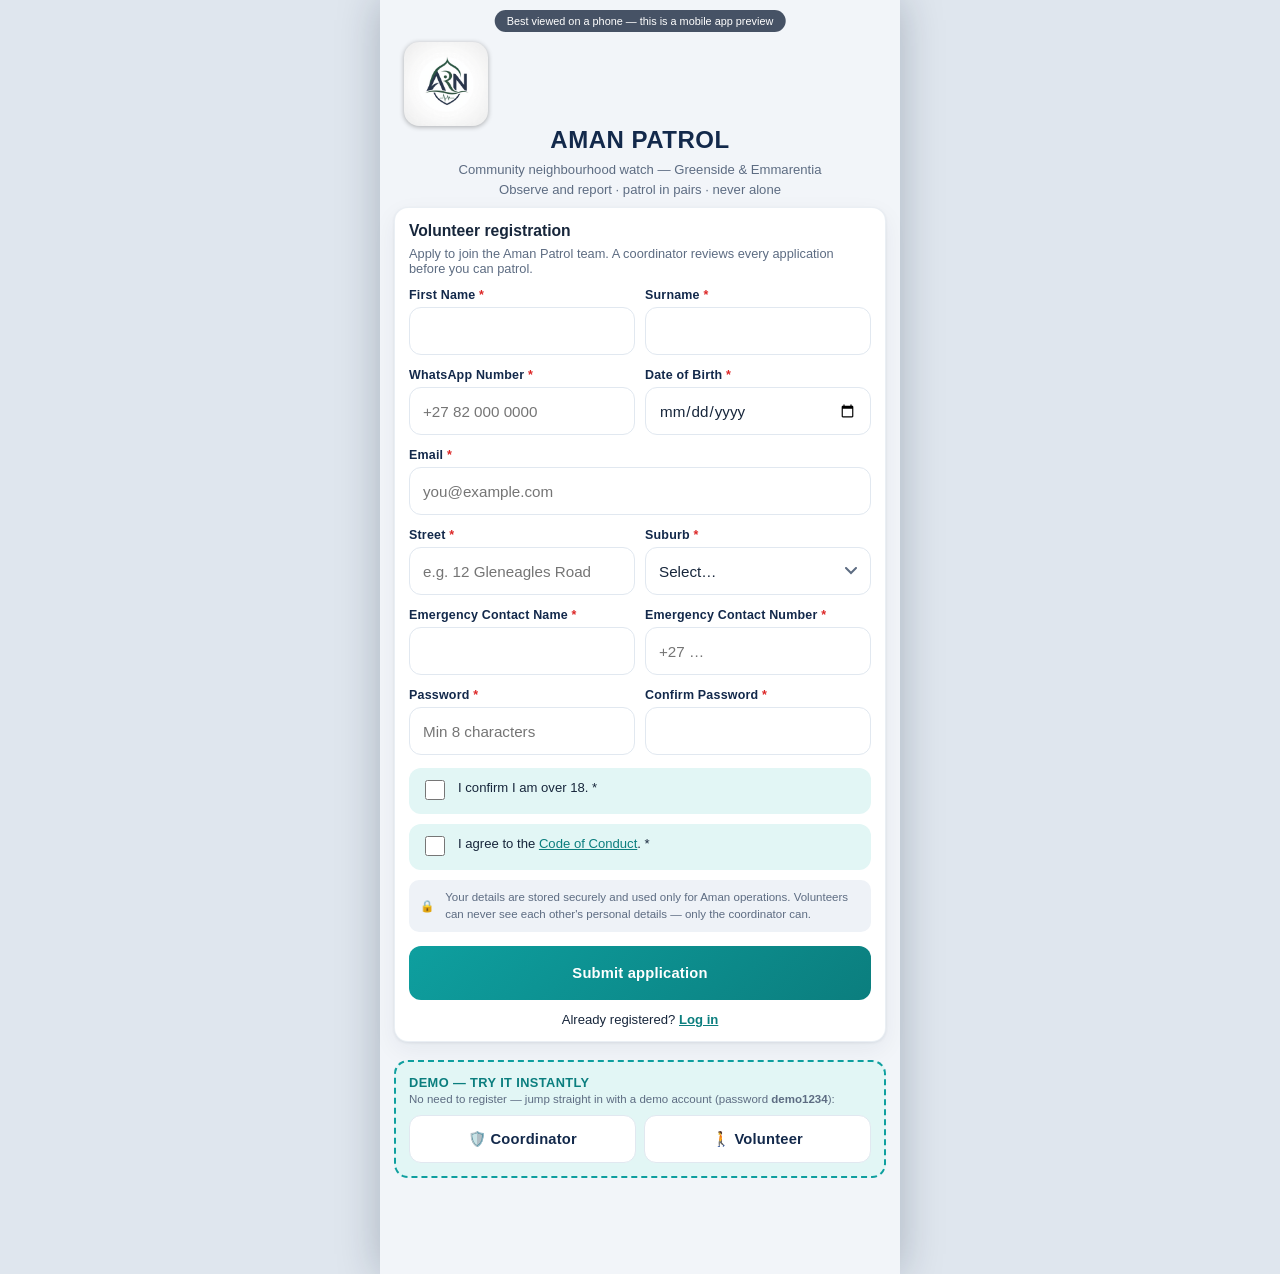
==== multi-file.html @ 1c7104bc "Make the site live: single-file app as index.html + organized folders - index.html is now the comple" ====
<!DOCTYPE html>
<html lang="en">
<head>
  <meta charset="utf-8">
  <meta name="viewport" content="width=device-width, initial-scale=1, viewport-fit=cover, maximum-scale=1">
  <title>Aman Patrol — Greenside &amp; Emmarentia</title>
  <meta name="description" content="Aman Patrol — community neighbourhood watch operations app for Greenside and Emmarentia, Johannesburg. Observe and report.">
  <meta name="theme-color" content="#0c1b33">
  <link rel="icon" type="image/png" href="[data-uri]">
  <link rel="apple-touch-icon" href="[data-uri]">
  <link rel="stylesheet" href="css/leaflet.css">
  <link rel="stylesheet" href="css/styles.css">
</head>
<body>
  <div id="app">
    <header id="app-header" class="app-header hidden">
      <div class="brand">
        <span id="logo-slot" aria-hidden="true"></span>
        <div class="titles">
          <div class="t1">AMAN PATROL</div>
          <div class="t2">Greenside · Emmarentia</div>
        </div>
      </div>
      <a href="#/notifications" class="bell" id="bell-btn" aria-label="Notifications">
        <span id="bell-icon"></span>
        <span class="badge hidden" id="bell-badge">0</span>
      </a>
    </header>
    <div id="demo-banner" class="demo-banner hidden">
      Demo mode — sample data, stored on this device only. Not yet connected to Supabase.
    </div>
    <main id="screen" class="screen"></main>
    <nav id="bottom-nav" class="bottom-nav hidden">
      <a href="#/dashboard" data-nav="dashboard" id="nav-dashboard">Home</a>
      <a href="#/roster" data-nav="roster" id="nav-roster">Roster</a>
      <div class="fab-slot">
        <button class="fab" id="fab-incident" aria-label="Log an incident"></button>
      </div>
      <a href="#/map" data-nav="map" id="nav-map">Map</a>
      <a href="#/more" data-nav="more" id="nav-more">More</a>
    </nav>
  </div>
  <div id="modal-root"></div>
  <div id="toast-root"></div>
  <noscript>
    <div style="padding:40px;text-align:center;font-family:sans-serif;">
      <h2>Aman Patrol needs JavaScript</h2>
      <p>Please enable JavaScript in your browser.</p>
    </div>
  </noscript>
  <script src="js/lib/leaflet.js"></script>
  <script src="js/data.js"></script>
  <script src="js/store.js"></script>
  <script src="js/weather.js"></script>
  <script src="js/map.js"></script>
  <script src="js/incident.js"></script>
  <script src="js/admin.js"></script>
  <script src="js/app.js"></script>
</body>
</html>
---- css/leaflet.css ----
/* required styles */

.leaflet-pane,
.leaflet-tile,
.leaflet-marker-icon,
.leaflet-marker-shadow,
.leaflet-tile-container,
.leaflet-pane > svg,
.leaflet-pane > canvas,
.leaflet-zoom-box,
.leaflet-image-layer,
.leaflet-layer {
	position: absolute;
	left: 0;
	top: 0;
	}
.leaflet-container {
	overflow: hidden;
	}
.leaflet-tile,
.leaflet-marker-icon,
.leaflet-marker-shadow {
	-webkit-user-select: none;
	   -moz-user-select: none;
	        user-select: none;
	  -webkit-user-drag: none;
	}
/* Prevents IE11 from highlighting tiles in blue */
.leaflet-tile::selection {
	background: transparent;
}
/* Safari renders non-retina tile on retina better with this, but Chrome is worse */
.leaflet-safari .leaflet-tile {
	image-rendering: -webkit-optimize-contrast;
	}
/* hack that prevents hw layers "stretching" when loading new tiles */
.leaflet-safari .leaflet-tile-container {
	width: 1600px;
	height: 1600px;
	-webkit-transform-origin: 0 0;
	}
.leaflet-marker-icon,
.leaflet-marker-shadow {
	display: block;
	}
/* .leaflet-container svg: reset svg max-width decleration shipped in Joomla! (joomla.org) 3.x */
/* .leaflet-container img: map is broken in FF if you have max-width: 100% on tiles */
.leaflet-container .leaflet-overlay-pane svg {
	max-width: none !important;
	max-height: none !important;
	}
.leaflet-container .leaflet-marker-pane img,
.leaflet-container .leaflet-shadow-pane img,
.leaflet-container .leaflet-tile-pane img,
.leaflet-container img.leaflet-image-layer,
.leaflet-container .leaflet-tile {
	max-width: none !important;
	max-height: none !important;
	width: auto;
	padding: 0;
	}

.leaflet-container img.leaflet-tile {
	/* See: https://bugs.chromium.org/p/chromium/issues/detail?id=600120 */
	mix-blend-mode: plus-lighter;
}

.leaflet-container.leaflet-touch-zoom {
	-ms-touch-action: pan-x pan-y;
	touch-action: pan-x pan-y;
	}
.leaflet-container.leaflet-touch-drag {
	-ms-touch-action: pinch-zoom;
	/* Fallback for FF which doesn't support pinch-zoom */
	touch-action: none;
	touch-action: pinch-zoom;
}
.leaflet-container.leaflet-touch-drag.leaflet-touch-zoom {
	-ms-touch-action: none;
	touch-action: none;
}
.leaflet-container {
	-webkit-tap-highlight-color: transparent;
}
.leaflet-container a {
	-webkit-tap-highlight-color: rgba(51, 181, 229, 0.4);
}
.leaflet-tile {
	filter: inherit;
	visibility: hidden;
	}
.leaflet-tile-loaded {
	visibility: inherit;
	}
.leaflet-zoom-box {
	width: 0;
	height: 0;
	-moz-box-sizing: border-box;
	     box-sizing: border-box;
	z-index: 800;
	}
/* workaround for https://bugzilla.mozilla.org/show_bug.cgi?id=888319 */
.leaflet-overlay-pane svg {
	-moz-user-select: none;
	}

.leaflet-pane         { z-index: 400; }

.leaflet-tile-pane    { z-index: 200; }
.leaflet-overlay-pane { z-index: 400; }
.leaflet-shadow-pane  { z-index: 500; }
.leaflet-marker-pane  { z-index: 600; }
.leaflet-tooltip-pane   { z-index: 650; }
.leaflet-popup-pane   { z-index: 700; }

.leaflet-map-pane canvas { z-index: 100; }
.leaflet-map-pane svg    { z-index: 200; }

.leaflet-vml-shape {
	width: 1px;
	height: 1px;
	}
.lvml {
	behavior: url(#default#VML);
	display: inline-block;
	position: absolute;
	}


/* control positioning */

.leaflet-control {
	position: relative;
	z-index: 800;
	pointer-events: visiblePainted; /* IE 9-10 doesn't have auto */
	pointer-events: auto;
	}
.leaflet-top,
.leaflet-bottom {
	position: absolute;
	z-index: 1000;
	pointer-events: none;
	}
.leaflet-top {
	top: 0;
	}
.leaflet-right {
	right: 0;
	}
.leaflet-bottom {
	bottom: 0;
	}
.leaflet-left {
	left: 0;
	}
.leaflet-control {
	float: left;
	clear: both;
	}
.leaflet-right .leaflet-control {
	float: right;
	}
.leaflet-top .leaflet-control {
	margin-top: 10px;
	}
.leaflet-bottom .leaflet-control {
	margin-bottom: 10px;
	}
.leaflet-left .leaflet-control {
	margin-left: 10px;
	}
.leaflet-right .leaflet-control {
	margin-right: 10px;
	}


/* zoom and fade animations */

.leaflet-fade-anim .leaflet-popup {
	opacity: 0;
	-webkit-transition: opacity 0.2s linear;
	   -moz-transition: opacity 0.2s linear;
	        transition: opacity 0.2s linear;
	}
.leaflet-fade-anim .leaflet-map-pane .leaflet-popup {
	opacity: 1;
	}
.leaflet-zoom-animated {
	-webkit-transform-origin: 0 0;
	    -ms-transform-origin: 0 0;
	        transform-origin: 0 0;
	}
svg.leaflet-zoom-animated {
	will-change: transform;
}

.leaflet-zoom-anim .leaflet-zoom-animated {
	-webkit-transition: -webkit-transform 0.25s cubic-bezier(0,0,0.25,1);
	   -moz-transition:    -moz-transform 0.25s cubic-bezier(0,0,0.25,1);
	        transition:         transform 0.25s cubic-bezier(0,0,0.25,1);
	}
.leaflet-zoom-anim .leaflet-tile,
.leaflet-pan-anim .leaflet-tile {
	-webkit-transition: none;
	   -moz-transition: none;
	        transition: none;
	}

.leaflet-zoom-anim .leaflet-zoom-hide {
	visibility: hidden;
	}


/* cursors */

.leaflet-interactive {
	cursor: pointer;
	}
.leaflet-grab {
	cursor: -webkit-grab;
	cursor:    -moz-grab;
	cursor:         grab;
	}
.leaflet-crosshair,
.leaflet-crosshair .leaflet-interactive {
	cursor: crosshair;
	}
.leaflet-popup-pane,
.leaflet-control {
	cursor: auto;
	}
.leaflet-dragging .leaflet-grab,
.leaflet-dragging .leaflet-grab .leaflet-interactive,
.leaflet-dragging .leaflet-marker-draggable {
	cursor: move;
	cursor: -webkit-grabbing;
	cursor:    -moz-grabbing;
	cursor:         grabbing;
	}

/* marker & overlays interactivity */
.leaflet-marker-icon,
.leaflet-marker-shadow,
.leaflet-image-layer,
.leaflet-pane > svg path,
.leaflet-tile-container {
	pointer-events: none;
	}

.leaflet-marker-icon.leaflet-interactive,
.leaflet-image-layer.leaflet-interactive,
.leaflet-pane > svg path.leaflet-interactive,
svg.leaflet-image-layer.leaflet-interactive path {
	pointer-events: visiblePainted; /* IE 9-10 doesn't have auto */
	pointer-events: auto;
	}

/* visual tweaks */

.leaflet-container {
	background: #ddd;
	outline-offset: 1px;
	}
.leaflet-container a {
	color: #0078A8;
	}
.leaflet-zoom-box {
	border: 2px dotted #38f;
	background: rgba(255,255,255,0.5);
	}


/* general typography */
.leaflet-container {
	font-family: "Helvetica Neue", Arial, Helvetica, sans-serif;
	font-size: 12px;
	font-size: 0.75rem;
	line-height: 1.5;
	}


/* general toolbar styles */

.leaflet-bar {
	box-shadow: 0 1px 5px rgba(0,0,0,0.65);
	border-radius: 4px;
	}
.leaflet-bar a {
	background-color: #fff;
	border-bottom: 1px solid #ccc;
	width: 26px;
	height: 26px;
	line-height: 26px;
	display: block;
	text-align: center;
	text-decoration: none;
	color: black;
	}
.leaflet-bar a,
.leaflet-control-layers-toggle {
	background-position: 50% 50%;
	background-repeat: no-repeat;
	display: block;
	}
.leaflet-bar a:hover,
.leaflet-bar a:focus {
	background-color: #f4f4f4;
	}
.leaflet-bar a:first-child {
	border-top-left-radius: 4px;
	border-top-right-radius: 4px;
	}
.leaflet-bar a:last-child {
	border-bottom-left-radius: 4px;
	border-bottom-right-radius: 4px;
	border-bottom: none;
	}
.leaflet-bar a.leaflet-disabled {
	cursor: default;
	background-color: #f4f4f4;
	color: #bbb;
	}

.leaflet-touch .leaflet-bar a {
	width: 30px;
	height: 30px;
	line-height: 30px;
	}
.leaflet-touch .leaflet-bar a:first-child {
	border-top-left-radius: 2px;
	border-top-right-radius: 2px;
	}
.leaflet-touch .leaflet-bar a:last-child {
	border-bottom-left-radius: 2px;
	border-bottom-right-radius: 2px;
	}

/* zoom control */

.leaflet-control-zoom-in,
.leaflet-control-zoom-out {
	font: bold 18px 'Lucida Console', Monaco, monospace;
	text-indent: 1px;
	}

.leaflet-touch .leaflet-control-zoom-in, .leaflet-touch .leaflet-control-zoom-out  {
	font-size: 22px;
	}


/* layers control */

.leaflet-control-layers {
	box-shadow: 0 1px 5px rgba(0,0,0,0.4);
	background: #fff;
	border-radius: 5px;
	}
.leaflet-control-layers-toggle {
	background-image: url(images/layers.png);
	width: 36px;
	height: 36px;
	}
.leaflet-retina .leaflet-control-layers-toggle {
	background-image: url(images/layers-2x.png);
	background-size: 26px 26px;
	}
.leaflet-touch .leaflet-control-layers-toggle {
	width: 44px;
	height: 44px;
	}
.leaflet-control-layers .leaflet-control-layers-list,
.leaflet-control-layers-expanded .leaflet-control-layers-toggle {
	display: none;
	}
.leaflet-control-layers-expanded .leaflet-control-layers-list {
	display: block;
	position: relative;
	}
.leaflet-control-layers-expanded {
	padding: 6px 10px 6px 6px;
	color: #333;
	background: #fff;
	}
.leaflet-control-layers-scrollbar {
	overflow-y: scroll;
	overflow-x: hidden;
	padding-right: 5px;
	}
.leaflet-control-layers-selector {
	margin-top: 2px;
	position: relative;
	top: 1px;
	}
.leaflet-control-layers label {
	display: block;
	font-size: 13px;
	font-size: 1.08333em;
	}
.leaflet-control-layers-separator {
	height: 0;
	border-top: 1px solid #ddd;
	margin: 5px -10px 5px -6px;
	}

/* Default icon URLs */
.leaflet-default-icon-path { /* used only in path-guessing heuristic, see L.Icon.Default */
	background-image: url(images/marker-icon.png);
	}


/* attribution and scale controls */

.leaflet-container .leaflet-control-attribution {
	background: #fff;
	background: rgba(255, 255, 255, 0.8);
	margin: 0;
	}
.leaflet-control-attribution,
.leaflet-control-scale-line {
	padding: 0 5px;
	color: #333;
	line-height: 1.4;
	}
.leaflet-control-attribution a {
	text-decoration: none;
	}
.leaflet-control-attribution a:hover,
.leaflet-control-attribution a:focus {
	text-decoration: underline;
	}
.leaflet-attribution-flag {
	display: inline !important;
	vertical-align: baseline !important;
	width: 1em;
	height: 0.6669em;
	}
.leaflet-left .leaflet-control-scale {
	margin-left: 5px;
	}
.leaflet-bottom .leaflet-control-scale {
	margin-bottom: 5px;
	}
.leaflet-control-scale-line {
	border: 2px solid #777;
	border-top: none;
	line-height: 1.1;
	padding: 2px 5px 1px;
	white-space: nowrap;
	-moz-box-sizing: border-box;
	     box-sizing: border-box;
	background: rgba(255, 255, 255, 0.8);
	text-shadow: 1px 1px #fff;
	}
.leaflet-control-scale-line:not(:first-child) {
	border-top: 2px solid #777;
	border-bottom: none;
	margin-top: -2px;
	}
.leaflet-control-scale-line:not(:first-child):not(:last-child) {
	border-bottom: 2px solid #777;
	}

.leaflet-touch .leaflet-control-attribution,
.leaflet-touch .leaflet-control-layers,
.leaflet-touch .leaflet-bar {
	box-shadow: none;
	}
.leaflet-touch .leaflet-control-layers,
.leaflet-touch .leaflet-bar {
	border: 2px solid rgba(0,0,0,0.2);
	background-clip: padding-box;
	}


/* popup */

.leaflet-popup {
	position: absolute;
	text-align: center;
	margin-bottom: 20px;
	}
.leaflet-popup-content-wrapper {
	padding: 1px;
	text-align: left;
	border-radius: 12px;
	}
.leaflet-popup-content {
	margin: 13px 24px 13px 20px;
	line-height: 1.3;
	font-size: 13px;
	font-size: 1.08333em;
	min-height: 1px;
	}
.leaflet-popup-content p {
	margin: 17px 0;
	margin: 1.3em 0;
	}
.leaflet-popup-tip-container {
	width: 40px;
	height: 20px;
	position: absolute;
	left: 50%;
	margin-top: -1px;
	margin-left: -20px;
	overflow: hidden;
	pointer-events: none;
	}
.leaflet-popup-tip {
	width: 17px;
	height: 17px;
	padding: 1px;

	margin: -10px auto 0;
	pointer-events: auto;

	-webkit-transform: rotate(45deg);
	   -moz-transform: rotate(45deg);
	    -ms-transform: rotate(45deg);
	        transform: rotate(45deg);
	}
.leaflet-popup-content-wrapper,
.leaflet-popup-tip {
	background: white;
	color: #333;
	box-shadow: 0 3px 14px rgba(0,0,0,0.4);
	}
.leaflet-container a.leaflet-popup-close-button {
	position: absolute;
	top: 0;
	right: 0;
	border: none;
	text-align: center;
	width: 24px;
	height: 24px;
	font: 16px/24px Tahoma, Verdana, sans-serif;
	color: #757575;
	text-decoration: none;
	background: transparent;
	}
.leaflet-container a.leaflet-popup-close-button:hover,
.leaflet-container a.leaflet-popup-close-button:focus {
	color: #585858;
	}
.leaflet-popup-scrolled {
	overflow: auto;
	}

.leaflet-oldie .leaflet-popup-content-wrapper {
	-ms-zoom: 1;
	}
.leaflet-oldie .leaflet-popup-tip {
	width: 24px;
	margin: 0 auto;

	-ms-filter: "progid:DXImageTransform.Microsoft.Matrix(M11=0.70710678, M12=0.70710678, M21=-0.70710678, M22=0.70710678)";
	filter: progid:DXImageTransform.Microsoft.Matrix(M11=0.70710678, M12=0.70710678, M21=-0.70710678, M22=0.70710678);
	}

.leaflet-oldie .leaflet-control-zoom,
.leaflet-oldie .leaflet-control-layers,
.leaflet-oldie .leaflet-popup-content-wrapper,
.leaflet-oldie .leaflet-popup-tip {
	border: 1px solid #999;
	}


/* div icon */

.leaflet-div-icon {
	background: #fff;
	border: 1px solid #666;
	}


/* Tooltip */
/* Base styles for the element that has a tooltip */
.leaflet-tooltip {
	position: absolute;
	padding: 6px;
	background-color: #fff;
	border: 1px solid #fff;
	border-radius: 3px;
	color: #222;
	white-space: nowrap;
	-webkit-user-select: none;
	-moz-user-select: none;
	-ms-user-select: none;
	user-select: none;
	pointer-events: none;
	box-shadow: 0 1px 3px rgba(0,0,0,0.4);
	}
.leaflet-tooltip.leaflet-interactive {
	cursor: pointer;
	pointer-events: auto;
	}
.leaflet-tooltip-top:before,
.leaflet-tooltip-bottom:before,
.leaflet-tooltip-left:before,
.leaflet-tooltip-right:before {
	position: absolute;
	pointer-events: none;
	border: 6px solid transparent;
	background: transparent;
	content: "";
	}

/* Directions */

.leaflet-tooltip-bottom {
	margin-top: 6px;
}
.leaflet-tooltip-top {
	margin-top: -6px;
}
.leaflet-tooltip-bottom:before,
.leaflet-tooltip-top:before {
	left: 50%;
	margin-left: -6px;
	}
.leaflet-tooltip-top:before {
	bottom: 0;
	margin-bottom: -12px;
	border-top-color: #fff;
	}
.leaflet-tooltip-bottom:before {
	top: 0;
	margin-top: -12px;
	margin-left: -6px;
	border-bottom-color: #fff;
	}
.leaflet-tooltip-left {
	margin-left: -6px;
}
.leaflet-tooltip-right {
	margin-left: 6px;
}
.leaflet-tooltip-left:before,
.leaflet-tooltip-right:before {
	top: 50%;
	margin-top: -6px;
	}
.leaflet-tooltip-left:before {
	right: 0;
	margin-right: -12px;
	border-left-color: #fff;
	}
.leaflet-tooltip-right:before {
	left: 0;
	margin-left: -12px;
	border-right-color: #fff;
	}

/* Printing */

@media print {
	/* Prevent printers from removing background-images of controls. */
	.leaflet-control {
		-webkit-print-color-adjust: exact;
		print-color-adjust: exact;
		}
	}
---- css/styles.css ----
/* ============================================================
   AMAN PATROL — Greenside & Emmarentia
   Design: deep navy primary, teal accent, calm civic style.
   Mobile-first. Large tap targets.
   ============================================================ */

:root {
  --navy: #13294b;
  --navy-2: #1d3a66;
  --navy-deep: #0c1b33;
  --teal: #0e9f9f;
  --teal-dark: #0b7e7e;
  --teal-soft: #e2f6f5;
  --bg: #f2f5f9;
  --card: #ffffff;
  --line: #e1e8f0;
  --text: #17263b;
  --muted: #5d6c82;
  --ok: #16a34a;
  --ok-soft: #e7f6ee;
  --warn: #d97706;
  --warn-soft: #fcf1e2;
  --danger: #dc2626;
  --danger-soft: #fdebeb;
  --info: #2563eb;
  --info-soft: #e8f0fe;
  --radius: 14px;
  --shadow: 0 1px 3px rgba(16, 42, 67, 0.08), 0 8px 24px rgba(16, 42, 67, 0.06);
  --shadow-lg: 0 4px 12px rgba(12, 27, 51, 0.18), 0 16px 40px rgba(12, 27, 51, 0.14);
  --header-h: 58px;
  --nav-h: 74px;
}

* { box-sizing: border-box; -webkit-tap-highlight-color: transparent; }
html { font-size: 16px; }
body {
  margin: 0;
  font-family: -apple-system, BlinkMacSystemFont, "Segoe UI", Roboto, "Helvetica Neue", Arial, sans-serif;
  background: #dfe6ee;
  color: var(--text);
  -webkit-font-smoothing: antialiased;
}
#app {
  max-width: 520px;
  margin: 0 auto;
  min-height: 100dvh;
  background: var(--bg);
  box-shadow: 0 0 40px rgba(12, 27, 51, 0.25);
  position: relative;
}
.hidden { display: none !important; }

/* ---------- header ---------- */
.app-header {
  position: sticky; top: 0; z-index: 900;
  height: var(--header-h);
  background: linear-gradient(135deg, var(--navy-deep) 0%, var(--navy) 60%, var(--navy-2) 100%);
  color: #fff;
  display: flex; align-items: center; gap: 10px;
  padding: 0 14px;
  padding-top: env(safe-area-inset-top);
  height: calc(var(--header-h) + env(safe-area-inset-top));
}
.app-header .brand { display: flex; align-items: center; gap: 10px; min-width: 0; flex: 1; }
.app-header .brand .titles { line-height: 1.15; min-width: 0; }
.app-header .brand .t1 { font-size: 1.02rem; font-weight: 800; letter-spacing: 0.4px; white-space: nowrap; }
.app-header .brand .t2 { font-size: 0.68rem; opacity: 0.75; letter-spacing: 1.2px; text-transform: uppercase; }
.bell {
  position: relative; width: 44px; height: 44px; border-radius: 12px;
  display: flex; align-items: center; justify-content: center;
  color: #fff; text-decoration: none; background: rgba(255, 255, 255, 0.08);
}
.bell .badge {
  position: absolute; top: 4px; right: 4px; min-width: 17px; height: 17px; padding: 0 4px;
  background: var(--teal); color: #fff; border-radius: 9px; font-size: 0.62rem; font-weight: 800;
  display: flex; align-items: center; justify-content: center; border: 2px solid var(--navy);
}

/* demo banner */
.demo-banner {
  background: var(--warn-soft); color: #7c4a03; font-size: 0.72rem;
  padding: 6px 14px; text-align: center; border-bottom: 1px solid #f3dfc0;
}

/* ---------- main / screens ---------- */
.screen {
  padding: 16px 14px calc(var(--nav-h) + 22px + env(safe-area-inset-bottom));
  min-height: calc(100dvh - var(--header-h));
}
.screen.map-screen {
  padding: 0 0 calc(var(--nav-h) + env(safe-area-inset-bottom));
  display: flex; flex-direction: column;
  height: calc(100dvh - var(--header-h) - env(safe-area-inset-top));
  overflow: hidden;
}
h1.page-title { font-size: 1.25rem; font-weight: 800; margin: 4px 0 4px; }
p.page-sub { margin: 0 0 14px; color: var(--muted); font-size: 0.85rem; }

/* ---------- bottom nav ---------- */
.bottom-nav {
  position: fixed; bottom: 0; left: 50%; transform: translateX(-50%);
  width: 100%; max-width: 520px; z-index: 900;
  background: #fff; border-top: 1px solid var(--line);
  display: flex; align-items: stretch;
  padding-bottom: env(safe-area-inset-bottom);
  box-shadow: 0 -4px 20px rgba(12, 27, 51, 0.08);
}
.bottom-nav a, .bottom-nav button.nav-btn {
  flex: 1; display: flex; flex-direction: column; align-items: center; justify-content: center;
  gap: 3px; padding: 9px 2px 8px; font-size: 0.64rem; font-weight: 700;
  color: var(--muted); text-decoration: none; background: none; border: none; letter-spacing: 0.2px;
}
.bottom-nav .active { color: var(--navy); }
.bottom-nav .fab-slot { flex: 1; position: relative; }
.fab {
  position: absolute; left: 50%; top: -24px; transform: translateX(-50%);
  width: 56px; height: 56px; border-radius: 50%; border: none; cursor: pointer;
  background: linear-gradient(140deg, var(--teal) 0%, var(--teal-dark) 100%);
  color: #fff; box-shadow: var(--shadow-lg);
  display: flex; align-items: center; justify-content: center;
}
.fab:active { transform: translateX(-50%) scale(0.94); }

/* ---------- cards ---------- */
.card {
  background: var(--card); border-radius: var(--radius); box-shadow: var(--shadow);
  padding: 14px; margin-bottom: 12px; border: 1px solid rgba(225, 232, 240, 0.7);
}
.card.tight { padding: 11px 12px; }
.card h3 { margin: 0 0 6px; font-size: 0.98rem; font-weight: 800; }
.card .muted { color: var(--muted); font-size: 0.82rem; }
.row { display: flex; align-items: center; gap: 10px; }
.row.wrap { flex-wrap: wrap; }
.spread { justify-content: space-between; }
.grow { flex: 1; min-width: 0; }
.stack-4 > * + * { margin-top: 4px; }
.divider { height: 1px; background: var(--line); margin: 10px 0; }

/* ---------- chips & badges ---------- */
.chip {
  display: inline-flex; align-items: center; gap: 5px;
  font-size: 0.68rem; font-weight: 800; letter-spacing: 0.3px;
  padding: 4px 9px; border-radius: 999px; white-space: nowrap;
}
.chip.zone-a { background: var(--navy); color: #fff; }
.chip.zone-b { background: var(--teal); color: #fff; }
.chip.ok { background: var(--ok-soft); color: #10722f; }
.chip.warn { background: var(--warn-soft); color: #8a5306; }
.chip.danger { background: var(--danger-soft); color: #a51d1d; }
.chip.info { background: var(--info-soft); color: #1c47b8; }
.chip.navy { background: #e8eefb; color: var(--navy); }
.chip.teal { background: var(--teal-soft); color: var(--teal-dark); }
.chip.grey { background: #eceff4; color: #5d6c82; }

/* ---------- buttons ---------- */
.btn {
  display: inline-flex; align-items: center; justify-content: center; gap: 8px;
  min-height: 48px; padding: 10px 18px; border-radius: 12px;
  font-size: 0.92rem; font-weight: 800; cursor: pointer; border: none;
  transition: transform 0.06s ease, opacity 0.15s ease; text-decoration: none;
  font-family: inherit; letter-spacing: 0.2px;
}
.btn:active { transform: scale(0.97); }
.btn.block { display: flex; width: 100%; }
.btn-primary { background: var(--navy); color: #fff; }
.btn-primary:hover { background: #1a3560; }
.btn-teal { background: linear-gradient(140deg, var(--teal) 0%, var(--teal-dark) 100%); color: #fff; }
.btn-ok { background: var(--ok); color: #fff; }
.btn-danger { background: var(--danger); color: #fff; }
.btn-ghost { background: #fff; color: var(--navy); border: 1.5px solid var(--line); }
.btn-ghost.danger { color: var(--danger); border-color: #f3c6c6; }
.btn-sm { min-height: 38px; padding: 6px 12px; font-size: 0.8rem; border-radius: 10px; }
.btn[disabled] { opacity: 0.45; pointer-events: none; }

/* dashboard action grid */
.action-grid { display: grid; grid-template-columns: 1fr 1fr; gap: 10px; }
.action {
  background: #fff; border: 1px solid var(--line); border-radius: var(--radius);
  padding: 14px 12px; text-decoration: none; color: var(--text);
  display: flex; flex-direction: column; gap: 8px; box-shadow: var(--shadow);
  min-height: 92px;
}
.action .a-icon {
  width: 38px; height: 38px; border-radius: 11px; display: flex; align-items: center; justify-content: center;
}
.action .a-icon.navy { background: #e8eefb; color: var(--navy); }
.action .a-icon.teal { background: var(--teal-soft); color: var(--teal-dark); }
.action .a-icon.warn { background: var(--warn-soft); color: var(--warn); }
.action .a-icon.info { background: var(--info-soft); color: var(--info); }
.action .a-label { font-weight: 800; font-size: 0.86rem; line-height: 1.2; }
.action .a-sub { font-size: 0.7rem; color: var(--muted); margin-top: -4px; }
.action.full { grid-column: 1 / -1; flex-direction: row; align-items: center; padding: 16px; }
.action.full .a-label { font-size: 1rem; }
.action.full .a-icon { width: 46px; height: 46px; }

/* ---------- weather tile ---------- */
.weather {
  background: linear-gradient(135deg, var(--navy) 0%, var(--navy-2) 100%);
  border-radius: var(--radius); color: #fff; padding: 14px; margin-bottom: 12px;
  box-shadow: var(--shadow); position: relative; overflow: hidden;
}
.weather .w-top { display: flex; align-items: center; gap: 12px; }
.weather .w-temp { font-size: 1.9rem; font-weight: 800; line-height: 1; }
.weather .w-desc { font-size: 0.82rem; opacity: 0.9; }
.weather .w-icon { width: 44px; height: 44px; }
.weather .w-meta { display: flex; gap: 14px; margin-top: 10px; font-size: 0.74rem; opacity: 0.9; }
.weather .w-note {
  margin-top: 9px; background: rgba(255, 255, 255, 0.14); border-radius: 9px;
  padding: 7px 10px; font-size: 0.74rem; display: flex; gap: 7px; align-items: center;
}
.weather .w-src { text-align: right; font-size: 0.6rem; opacity: 0.55; margin-top: 8px; }

/* ---------- forms ---------- */
.field { margin-bottom: 13px; }
.field label { display: block; font-size: 0.78rem; font-weight: 800; color: var(--navy); margin-bottom: 5px; letter-spacing: 0.2px; }
.field label .req { color: var(--danger); }
.field input, .field select, .field textarea {
  width: 100%; min-height: 48px; padding: 11px 13px; border-radius: 12px;
  border: 1.5px solid var(--line); background: #fff; font-size: 0.95rem;
  font-family: inherit; color: var(--text); appearance: none;
}
.field textarea { min-height: 92px; resize: vertical; }
.field input:focus, .field select:focus, .field textarea:focus {
  outline: none; border-color: var(--teal); box-shadow: 0 0 0 3px rgba(14, 159, 159, 0.15);
}
.field select {
  background-image: url("data:image/svg+xml;charset=utf-8,%3Csvg xmlns='http://www.w3.org/2000/svg' width='12' height='8'%3E%3Cpath d='M1 1l5 5 5-5' stroke='%235d6c82' stroke-width='2' fill='none' stroke-linecap='round'/%3E%3C/svg%3E");
  background-repeat: no-repeat; background-position: right 13px center; padding-right: 36px;
}
.field .hint { font-size: 0.7rem; color: var(--muted); margin-top: 4px; }
.field .error { font-size: 0.72rem; color: var(--danger); margin-top: 4px; font-weight: 700; }
.grid-2 { display: grid; grid-template-columns: 1fr 1fr; gap: 0 10px; }

.check {
  display: flex; gap: 10px; align-items: flex-start; padding: 11px 12px;
  background: var(--teal-soft); border-radius: 12px; margin-bottom: 10px; cursor: pointer;
  font-size: 0.82rem; line-height: 1.4;
}
.check input { width: 20px; height: 20px; margin-top: 1px; accent-color: var(--teal-dark); flex-shrink: 0; }
.check.plain { background: #f4f6fa; }

/* segmented control */
.segmented { display: flex; background: #e8edf4; border-radius: 12px; padding: 4px; gap: 4px; margin-bottom: 14px; }
.segmented button {
  flex: 1; border: none; background: transparent; border-radius: 9px; padding: 9px 4px;
  font-weight: 800; font-size: 0.8rem; color: var(--muted); cursor: pointer; font-family: inherit;
}
.segmented button.active { background: #fff; color: var(--navy); box-shadow: 0 1px 4px rgba(12, 27, 51, 0.14); }

/* ---------- slot cards ---------- */
.slot { border-left: 5px solid var(--line); }
.slot.zone-a { border-left-color: var(--navy); }
.slot.zone-b { border-left-color: var(--teal); }
.slot .count-pill { font-weight: 800; font-size: 0.78rem; }
.slot .volunteers { font-size: 0.74rem; color: var(--muted); margin-top: 3px; }

/* progress */
.progress { height: 7px; background: #e6ecf3; border-radius: 4px; overflow: hidden; margin-top: 9px; }
.progress > div { height: 100%; background: linear-gradient(90deg, var(--teal), var(--teal-dark)); border-radius: 4px; }

/* ---------- notifications ---------- */
.notif {
  display: flex; gap: 11px; padding: 13px 12px; border-bottom: 1px solid var(--line); align-items: flex-start;
}
.notif:last-child { border-bottom: none; }
.notif.unread { background: #f0f7fb; }
.notif .n-icon { width: 36px; height: 36px; border-radius: 11px; flex-shrink: 0; display: flex; align-items: center; justify-content: center; }
.notif .n-title { font-weight: 800; font-size: 0.86rem; }
.notif .n-body { font-size: 0.8rem; color: var(--muted); margin-top: 2px; }
.notif .n-time { font-size: 0.68rem; color: #93a1b5; margin-top: 4px; }

/* ---------- list rows (volunteers etc.) ---------- */
.vrow { display: flex; gap: 11px; align-items: center; }
.avatar {
  width: 40px; height: 40px; border-radius: 50%; flex-shrink: 0;
  background: linear-gradient(140deg, var(--navy) 0%, var(--navy-2) 100%);
  color: #fff; font-weight: 800; font-size: 0.9rem;
  display: flex; align-items: center; justify-content: center;
}
.avatar.teal { background: linear-gradient(140deg, var(--teal) 0%, var(--teal-dark) 100%); }
.vrow .name { font-weight: 800; font-size: 0.9rem; }
.vrow .sub { font-size: 0.74rem; color: var(--muted); }

/* ---------- map ---------- */
.map-wrap { flex: 1; position: relative; min-height: 300px; }
#map { position: absolute; inset: 0; background: #dfe6ee; }
.map-note {
  position: absolute; left: 10px; right: 10px; bottom: 12px; z-index: 800;
  background: rgba(12, 27, 51, 0.88); color: #fff; font-size: 0.72rem;
  padding: 8px 11px; border-radius: 10px; line-height: 1.45;
}
.map-fab {
  position: absolute; top: 12px; right: 12px; z-index: 800;
  background: var(--navy); color: #fff; border: none; border-radius: 999px;
  padding: 10px 15px; font-size: 0.76rem; font-weight: 800; cursor: pointer;
  box-shadow: var(--shadow-lg); font-family: inherit; letter-spacing: 0.2px;
}
.map-fab.on { background: var(--teal); }
.map-fab:active { transform: scale(0.96); }
.logo-img { border-radius: 18%; box-shadow: 0 1px 5px rgba(0, 0, 0, 0.3); background: #fff; display: block; }
.layer-btn {
  display: inline-flex; align-items: center; gap: 6px; white-space: nowrap;
  border: 1.5px solid var(--line); background: #fff; border-radius: 999px;
  padding: 7px 13px; font-size: 0.76rem; font-weight: 800; color: var(--muted); cursor: pointer; font-family: inherit;
}
.layer-btn.on { background: var(--navy); border-color: var(--navy); color: #fff; }
.layer-btn.accent.on { background: var(--teal); border-color: var(--teal); }
.leaflet-container { font: inherit; }
.pin {
  width: 30px; height: 30px; border-radius: 50% 50% 50% 0; transform: rotate(-45deg);
  display: flex; align-items: center; justify-content: center; border: 2px solid #fff;
  box-shadow: 0 2px 6px rgba(12, 27, 51, 0.35);
}
.pin > span { transform: rotate(45deg); font-size: 13px; line-height: 1; }
.dot { width: 12px; height: 12px; border-radius: 50%; border: 2px solid #fff; box-shadow: 0 1px 4px rgba(12, 27, 51, 0.3); }
.leaflet-popup-content { font-size: 0.8rem; margin: 10px 12px; line-height: 1.45; }
.leaflet-popup-content b { font-size: 0.84rem; }

/* ---------- tables ---------- */
.tbl { width: 100%; border-collapse: collapse; font-size: 0.76rem; }
.tbl th { text-align: left; color: var(--muted); font-size: 0.68rem; text-transform: uppercase; letter-spacing: 0.5px; padding: 7px 8px; border-bottom: 2px solid var(--line); }
.tbl td { padding: 8px; border-bottom: 1px solid var(--line); vertical-align: top; }
.tbl tr:last-child td { border-bottom: none; }
.tbl-wrap { overflow-x: auto; }

/* ---------- modal ---------- */
.modal-overlay {
  position: fixed; inset: 0; background: rgba(12, 27, 51, 0.55); z-index: 1000;
  display: flex; align-items: flex-end; justify-content: center; animation: fadeIn 0.15s ease;
}
@keyframes fadeIn { from { opacity: 0; } to { opacity: 1; } }
.modal {
  background: #fff; width: 100%; max-width: 520px; border-radius: 20px 20px 0 0;
  padding: 18px 16px calc(20px + env(safe-area-inset-bottom)); max-height: 86dvh; overflow-y: auto;
  animation: slideUp 0.18s ease;
}
@keyframes slideUp { from { transform: translateY(40px); opacity: 0.6; } to { transform: translateY(0); opacity: 1; } }
.modal h3 { margin: 0 0 4px; font-size: 1.05rem; font-weight: 800; }
.modal .m-sub { color: var(--muted); font-size: 0.8rem; margin: 0 0 12px; }
.modal .m-actions { display: flex; gap: 10px; margin-top: 16px; }
.modal .m-actions .btn { flex: 1; }

/* ---------- toast ---------- */
#toast-root { position: fixed; left: 50%; transform: translateX(-50%); bottom: calc(var(--nav-h) + 18px); z-index: 1200; width: calc(100% - 40px); max-width: 440px; }
.toast {
  background: var(--navy-deep); color: #fff; border-radius: 12px; padding: 12px 15px;
  font-size: 0.84rem; font-weight: 600; box-shadow: var(--shadow-lg); margin-top: 8px;
  display: flex; gap: 9px; align-items: center; animation: slideUp 0.2s ease;
}
.toast.ok { background: #0f5132; }
.toast.error { background: #7f1d1d; }

/* ---------- auth screens ---------- */
.auth-hero { text-align: center; padding: 26px 10px 8px; }
.auth-hero .logo-lg { width: 84px; height: 84px; margin: 0 auto 12px; }
.auth-hero h1 { font-size: 1.5rem; font-weight: 900; margin: 0; color: var(--navy); letter-spacing: 0.5px; }
.auth-hero .tagline { color: var(--muted); font-size: 0.82rem; margin-top: 6px; line-height: 1.5; }
.privacy-line {
  display: flex; gap: 8px; align-items: center; font-size: 0.72rem; color: var(--muted);
  background: #eef2f7; border-radius: 10px; padding: 9px 11px; margin: 4px 0 14px; line-height: 1.45;
}
.demo-login { border: 2px dashed var(--teal); background: var(--teal-soft); border-radius: var(--radius); padding: 13px; margin-top: 18px; }
.demo-login h4 { margin: 0 0 3px; font-size: 0.8rem; color: var(--teal-dark); letter-spacing: 0.4px; }
.demo-login p { margin: 0 0 10px; font-size: 0.72rem; color: var(--muted); }
.demo-login .row { gap: 8px; }

/* ---------- misc ---------- */
.kv { display: grid; grid-template-columns: 118px 1fr; gap: 4px 10px; font-size: 0.8rem; }
.kv dt { color: var(--muted); font-weight: 700; }
.kv dd { margin: 0; }
.stat-grid { display: grid; grid-template-columns: repeat(auto-fit, minmax(90px, 1fr)); gap: 10px; margin-bottom: 12px; }
.stat { background: #fff; border-radius: 12px; padding: 12px 10px; text-align: center; border: 1px solid var(--line); box-shadow: var(--shadow); }
.stat .s-num { font-size: 1.5rem; font-weight: 900; color: var(--navy); }
.stat .s-label { font-size: 0.66rem; color: var(--muted); font-weight: 700; text-transform: uppercase; letter-spacing: 0.4px; margin-top: 2px; }
.photo-preview { width: 100%; border-radius: 12px; margin-top: 8px; display: block; max-height: 240px; object-fit: cover; }
.gps-box {
  background: var(--navy); color: #fff; border-radius: 12px; padding: 11px 13px; margin-bottom: 14px;
  display: flex; gap: 11px; align-items: center; font-size: 0.78rem; line-height: 1.5;
}
.gps-box .gps-main { font-weight: 800; font-size: 0.86rem; }
.gps-box .gps-sub { opacity: 0.75; font-size: 0.7rem; }
.empty {
  text-align: center; color: var(--muted); padding: 30px 16px; font-size: 0.84rem; line-height: 1.6;
}
.empty .big { font-size: 2rem; margin-bottom: 6px; }
.link-btn { background: none; border: none; color: var(--teal-dark); font-weight: 800; cursor: pointer; font-family: inherit; font-size: 0.84rem; padding: 8px; text-decoration: underline; }
.center { text-align: center; }
a { color: var(--teal-dark); }
.mt-8 { margin-top: 8px; } .mt-12 { margin-top: 12px; } .mb-0 { margin-bottom: 0; }
.detail-list { font-size: 0.84rem; }
.detail-list > div { padding: 7px 0; border-bottom: 1px solid var(--line); display: flex; justify-content: space-between; gap: 10px; }
.detail-list > div:last-child { border-bottom: none; }
.detail-list .dl-k { color: var(--muted); font-weight: 700; flex-shrink: 0; }
.detail-list .dl-v { text-align: right; word-break: break-word; }
@media (min-width: 521px) { body::before { content: "Best viewed on a phone — this is a mobile app preview"; position: fixed; top: 10px; left: 50%; transform: translateX(-50%); background: rgba(12,27,51,.75); color: #fff; font-size: .68rem; padding: 5px 12px; border-radius: 999px; z-index: 2000; } }
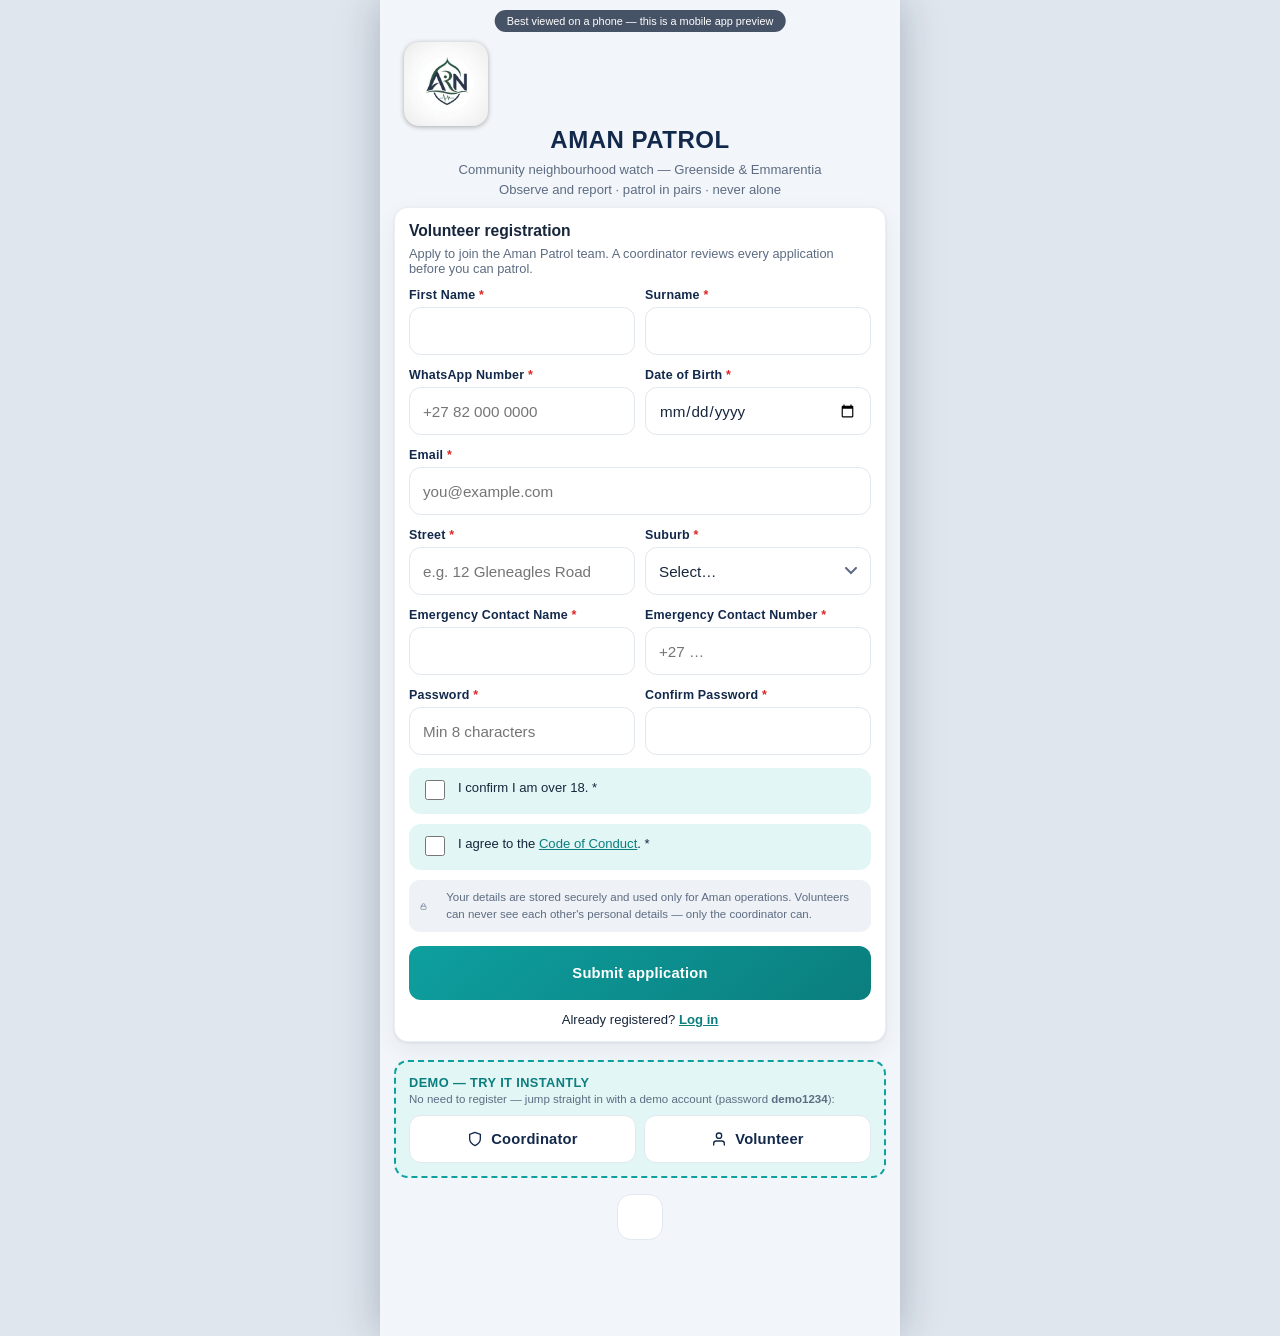
==== commit 47e2d910: "Add day/night theme toggle; dua of gratitude on END SHIFT; open-source research round 2 - Day/night " ====
--- a/multi-file.html
+++ b/multi-file.html
@@ -21,6 +21,9 @@
           <div class="t2">Greenside · Emmarentia</div>
         </div>
       </div>
+      <button class="bell theme-btn" type="button" aria-label="Switch day or night mode" data-theme-toggle>
+        <span id="theme-icon" data-theme-icon aria-hidden="true"></span>
+      </button>
       <a href="#/notifications" class="bell" id="bell-btn" aria-label="Notifications">
         <span id="bell-icon"></span>
         <span class="badge hidden" id="bell-badge">0</span>
--- a/css/styles.css
+++ b/css/styles.css
@@ -1,395 +1,511 @@
-/* ============================================================
-   AMAN PATROL — Greenside & Emmarentia
-   Design: deep navy primary, teal accent, calm civic style.
-   Mobile-first. Large tap targets.
-   ============================================================ */
-
-:root {
-  --navy: #13294b;
-  --navy-2: #1d3a66;
-  --navy-deep: #0c1b33;
-  --teal: #0e9f9f;
-  --teal-dark: #0b7e7e;
-  --teal-soft: #e2f6f5;
-  --bg: #f2f5f9;
-  --card: #ffffff;
-  --line: #e1e8f0;
-  --text: #17263b;
-  --muted: #5d6c82;
-  --ok: #16a34a;
-  --ok-soft: #e7f6ee;
-  --warn: #d97706;
-  --warn-soft: #fcf1e2;
-  --danger: #dc2626;
-  --danger-soft: #fdebeb;
-  --info: #2563eb;
-  --info-soft: #e8f0fe;
-  --radius: 14px;
-  --shadow: 0 1px 3px rgba(16, 42, 67, 0.08), 0 8px 24px rgba(16, 42, 67, 0.06);
-  --shadow-lg: 0 4px 12px rgba(12, 27, 51, 0.18), 0 16px 40px rgba(12, 27, 51, 0.14);
-  --header-h: 58px;
-  --nav-h: 74px;
-}
-
-* { box-sizing: border-box; -webkit-tap-highlight-color: transparent; }
-html { font-size: 16px; }
-body {
-  margin: 0;
-  font-family: -apple-system, BlinkMacSystemFont, "Segoe UI", Roboto, "Helvetica Neue", Arial, sans-serif;
-  background: #dfe6ee;
-  color: var(--text);
-  -webkit-font-smoothing: antialiased;
-}
-#app {
-  max-width: 520px;
-  margin: 0 auto;
-  min-height: 100dvh;
-  background: var(--bg);
-  box-shadow: 0 0 40px rgba(12, 27, 51, 0.25);
-  position: relative;
-}
-.hidden { display: none !important; }
-
-/* ---------- header ---------- */
-.app-header {
-  position: sticky; top: 0; z-index: 900;
-  height: var(--header-h);
-  background: linear-gradient(135deg, var(--navy-deep) 0%, var(--navy) 60%, var(--navy-2) 100%);
-  color: #fff;
-  display: flex; align-items: center; gap: 10px;
-  padding: 0 14px;
-  padding-top: env(safe-area-inset-top);
-  height: calc(var(--header-h) + env(safe-area-inset-top));
-}
-.app-header .brand { display: flex; align-items: center; gap: 10px; min-width: 0; flex: 1; }
-.app-header .brand .titles { line-height: 1.15; min-width: 0; }
-.app-header .brand .t1 { font-size: 1.02rem; font-weight: 800; letter-spacing: 0.4px; white-space: nowrap; }
-.app-header .brand .t2 { font-size: 0.68rem; opacity: 0.75; letter-spacing: 1.2px; text-transform: uppercase; }
-.bell {
-  position: relative; width: 44px; height: 44px; border-radius: 12px;
-  display: flex; align-items: center; justify-content: center;
-  color: #fff; text-decoration: none; background: rgba(255, 255, 255, 0.08);
-}
-.bell .badge {
-  position: absolute; top: 4px; right: 4px; min-width: 17px; height: 17px; padding: 0 4px;
-  background: var(--teal); color: #fff; border-radius: 9px; font-size: 0.62rem; font-weight: 800;
-  display: flex; align-items: center; justify-content: center; border: 2px solid var(--navy);
-}
-
-/* demo banner */
-.demo-banner {
-  background: var(--warn-soft); color: #7c4a03; font-size: 0.72rem;
-  padding: 6px 14px; text-align: center; border-bottom: 1px solid #f3dfc0;
-}
-
-/* ---------- main / screens ---------- */
-.screen {
-  padding: 16px 14px calc(var(--nav-h) + 22px + env(safe-area-inset-bottom));
-  min-height: calc(100dvh - var(--header-h));
-}
-.screen.map-screen {
-  padding: 0 0 calc(var(--nav-h) + env(safe-area-inset-bottom));
-  display: flex; flex-direction: column;
-  height: calc(100dvh - var(--header-h) - env(safe-area-inset-top));
-  overflow: hidden;
-}
-h1.page-title { font-size: 1.25rem; font-weight: 800; margin: 4px 0 4px; }
-p.page-sub { margin: 0 0 14px; color: var(--muted); font-size: 0.85rem; }
-
-/* ---------- bottom nav ---------- */
-.bottom-nav {
-  position: fixed; bottom: 0; left: 50%; transform: translateX(-50%);
-  width: 100%; max-width: 520px; z-index: 900;
-  background: #fff; border-top: 1px solid var(--line);
-  display: flex; align-items: stretch;
-  padding-bottom: env(safe-area-inset-bottom);
-  box-shadow: 0 -4px 20px rgba(12, 27, 51, 0.08);
-}
-.bottom-nav a, .bottom-nav button.nav-btn {
-  flex: 1; display: flex; flex-direction: column; align-items: center; justify-content: center;
-  gap: 3px; padding: 9px 2px 8px; font-size: 0.64rem; font-weight: 700;
-  color: var(--muted); text-decoration: none; background: none; border: none; letter-spacing: 0.2px;
-}
-.bottom-nav .active { color: var(--navy); }
-.bottom-nav .fab-slot { flex: 1; position: relative; }
-.fab {
-  position: absolute; left: 50%; top: -24px; transform: translateX(-50%);
-  width: 56px; height: 56px; border-radius: 50%; border: none; cursor: pointer;
-  background: linear-gradient(140deg, var(--teal) 0%, var(--teal-dark) 100%);
-  color: #fff; box-shadow: var(--shadow-lg);
-  display: flex; align-items: center; justify-content: center;
-}
-.fab:active { transform: translateX(-50%) scale(0.94); }
-
-/* ---------- cards ---------- */
-.card {
-  background: var(--card); border-radius: var(--radius); box-shadow: var(--shadow);
-  padding: 14px; margin-bottom: 12px; border: 1px solid rgba(225, 232, 240, 0.7);
-}
-.card.tight { padding: 11px 12px; }
-.card h3 { margin: 0 0 6px; font-size: 0.98rem; font-weight: 800; }
-.card .muted { color: var(--muted); font-size: 0.82rem; }
-.row { display: flex; align-items: center; gap: 10px; }
-.row.wrap { flex-wrap: wrap; }
-.spread { justify-content: space-between; }
-.grow { flex: 1; min-width: 0; }
-.stack-4 > * + * { margin-top: 4px; }
-.divider { height: 1px; background: var(--line); margin: 10px 0; }
-
-/* ---------- chips & badges ---------- */
-.chip {
-  display: inline-flex; align-items: center; gap: 5px;
-  font-size: 0.68rem; font-weight: 800; letter-spacing: 0.3px;
-  padding: 4px 9px; border-radius: 999px; white-space: nowrap;
-}
-.chip.zone-a { background: var(--navy); color: #fff; }
-.chip.zone-b { background: var(--teal); color: #fff; }
-.chip.ok { background: var(--ok-soft); color: #10722f; }
-.chip.warn { background: var(--warn-soft); color: #8a5306; }
-.chip.danger { background: var(--danger-soft); color: #a51d1d; }
-.chip.info { background: var(--info-soft); color: #1c47b8; }
-.chip.navy { background: #e8eefb; color: var(--navy); }
-.chip.teal { background: var(--teal-soft); color: var(--teal-dark); }
-.chip.grey { background: #eceff4; color: #5d6c82; }
-
-/* ---------- buttons ---------- */
-.btn {
-  display: inline-flex; align-items: center; justify-content: center; gap: 8px;
-  min-height: 48px; padding: 10px 18px; border-radius: 12px;
-  font-size: 0.92rem; font-weight: 800; cursor: pointer; border: none;
-  transition: transform 0.06s ease, opacity 0.15s ease; text-decoration: none;
-  font-family: inherit; letter-spacing: 0.2px;
-}
-.btn:active { transform: scale(0.97); }
-.btn.block { display: flex; width: 100%; }
-.btn-primary { background: var(--navy); color: #fff; }
-.btn-primary:hover { background: #1a3560; }
-.btn-teal { background: linear-gradient(140deg, var(--teal) 0%, var(--teal-dark) 100%); color: #fff; }
-.btn-ok { background: var(--ok); color: #fff; }
-.btn-danger { background: var(--danger); color: #fff; }
-.btn-ghost { background: #fff; color: var(--navy); border: 1.5px solid var(--line); }
-.btn-ghost.danger { color: var(--danger); border-color: #f3c6c6; }
-.btn-sm { min-height: 38px; padding: 6px 12px; font-size: 0.8rem; border-radius: 10px; }
-.btn[disabled] { opacity: 0.45; pointer-events: none; }
-
-/* dashboard action grid */
-.action-grid { display: grid; grid-template-columns: 1fr 1fr; gap: 10px; }
-.action {
-  background: #fff; border: 1px solid var(--line); border-radius: var(--radius);
-  padding: 14px 12px; text-decoration: none; color: var(--text);
-  display: flex; flex-direction: column; gap: 8px; box-shadow: var(--shadow);
-  min-height: 92px;
-}
-.action .a-icon {
-  width: 38px; height: 38px; border-radius: 11px; display: flex; align-items: center; justify-content: center;
-}
-.action .a-icon.navy { background: #e8eefb; color: var(--navy); }
-.action .a-icon.teal { background: var(--teal-soft); color: var(--teal-dark); }
-.action .a-icon.warn { background: var(--warn-soft); color: var(--warn); }
-.action .a-icon.info { background: var(--info-soft); color: var(--info); }
-.action .a-label { font-weight: 800; font-size: 0.86rem; line-height: 1.2; }
-.action .a-sub { font-size: 0.7rem; color: var(--muted); margin-top: -4px; }
-.action.full { grid-column: 1 / -1; flex-direction: row; align-items: center; padding: 16px; }
-.action.full .a-label { font-size: 1rem; }
-.action.full .a-icon { width: 46px; height: 46px; }
-
-/* ---------- weather tile ---------- */
-.weather {
-  background: linear-gradient(135deg, var(--navy) 0%, var(--navy-2) 100%);
-  border-radius: var(--radius); color: #fff; padding: 14px; margin-bottom: 12px;
-  box-shadow: var(--shadow); position: relative; overflow: hidden;
-}
-.weather .w-top { display: flex; align-items: center; gap: 12px; }
-.weather .w-temp { font-size: 1.9rem; font-weight: 800; line-height: 1; }
-.weather .w-desc { font-size: 0.82rem; opacity: 0.9; }
-.weather .w-icon { width: 44px; height: 44px; }
-.weather .w-meta { display: flex; gap: 14px; margin-top: 10px; font-size: 0.74rem; opacity: 0.9; }
-.weather .w-note {
-  margin-top: 9px; background: rgba(255, 255, 255, 0.14); border-radius: 9px;
-  padding: 7px 10px; font-size: 0.74rem; display: flex; gap: 7px; align-items: center;
-}
-.weather .w-src { text-align: right; font-size: 0.6rem; opacity: 0.55; margin-top: 8px; }
-
-/* ---------- forms ---------- */
-.field { margin-bottom: 13px; }
-.field label { display: block; font-size: 0.78rem; font-weight: 800; color: var(--navy); margin-bottom: 5px; letter-spacing: 0.2px; }
-.field label .req { color: var(--danger); }
-.field input, .field select, .field textarea {
-  width: 100%; min-height: 48px; padding: 11px 13px; border-radius: 12px;
-  border: 1.5px solid var(--line); background: #fff; font-size: 0.95rem;
-  font-family: inherit; color: var(--text); appearance: none;
-}
-.field textarea { min-height: 92px; resize: vertical; }
-.field input:focus, .field select:focus, .field textarea:focus {
-  outline: none; border-color: var(--teal); box-shadow: 0 0 0 3px rgba(14, 159, 159, 0.15);
-}
-.field select {
-  background-image: url("data:image/svg+xml;charset=utf-8,%3Csvg xmlns='http://www.w3.org/2000/svg' width='12' height='8'%3E%3Cpath d='M1 1l5 5 5-5' stroke='%235d6c82' stroke-width='2' fill='none' stroke-linecap='round'/%3E%3C/svg%3E");
-  background-repeat: no-repeat; background-position: right 13px center; padding-right: 36px;
-}
-.field .hint { font-size: 0.7rem; color: var(--muted); margin-top: 4px; }
-.field .error { font-size: 0.72rem; color: var(--danger); margin-top: 4px; font-weight: 700; }
-.grid-2 { display: grid; grid-template-columns: 1fr 1fr; gap: 0 10px; }
-
-.check {
-  display: flex; gap: 10px; align-items: flex-start; padding: 11px 12px;
-  background: var(--teal-soft); border-radius: 12px; margin-bottom: 10px; cursor: pointer;
-  font-size: 0.82rem; line-height: 1.4;
-}
-.check input { width: 20px; height: 20px; margin-top: 1px; accent-color: var(--teal-dark); flex-shrink: 0; }
-.check.plain { background: #f4f6fa; }
-
-/* segmented control */
-.segmented { display: flex; background: #e8edf4; border-radius: 12px; padding: 4px; gap: 4px; margin-bottom: 14px; }
-.segmented button {
-  flex: 1; border: none; background: transparent; border-radius: 9px; padding: 9px 4px;
-  font-weight: 800; font-size: 0.8rem; color: var(--muted); cursor: pointer; font-family: inherit;
-}
-.segmented button.active { background: #fff; color: var(--navy); box-shadow: 0 1px 4px rgba(12, 27, 51, 0.14); }
-
-/* ---------- slot cards ---------- */
-.slot { border-left: 5px solid var(--line); }
-.slot.zone-a { border-left-color: var(--navy); }
-.slot.zone-b { border-left-color: var(--teal); }
-.slot .count-pill { font-weight: 800; font-size: 0.78rem; }
-.slot .volunteers { font-size: 0.74rem; color: var(--muted); margin-top: 3px; }
-
-/* progress */
-.progress { height: 7px; background: #e6ecf3; border-radius: 4px; overflow: hidden; margin-top: 9px; }
-.progress > div { height: 100%; background: linear-gradient(90deg, var(--teal), var(--teal-dark)); border-radius: 4px; }
-
-/* ---------- notifications ---------- */
-.notif {
-  display: flex; gap: 11px; padding: 13px 12px; border-bottom: 1px solid var(--line); align-items: flex-start;
-}
-.notif:last-child { border-bottom: none; }
-.notif.unread { background: #f0f7fb; }
-.notif .n-icon { width: 36px; height: 36px; border-radius: 11px; flex-shrink: 0; display: flex; align-items: center; justify-content: center; }
-.notif .n-title { font-weight: 800; font-size: 0.86rem; }
-.notif .n-body { font-size: 0.8rem; color: var(--muted); margin-top: 2px; }
-.notif .n-time { font-size: 0.68rem; color: #93a1b5; margin-top: 4px; }
-
-/* ---------- list rows (volunteers etc.) ---------- */
-.vrow { display: flex; gap: 11px; align-items: center; }
-.avatar {
-  width: 40px; height: 40px; border-radius: 50%; flex-shrink: 0;
-  background: linear-gradient(140deg, var(--navy) 0%, var(--navy-2) 100%);
-  color: #fff; font-weight: 800; font-size: 0.9rem;
-  display: flex; align-items: center; justify-content: center;
-}
-.avatar.teal { background: linear-gradient(140deg, var(--teal) 0%, var(--teal-dark) 100%); }
-.vrow .name { font-weight: 800; font-size: 0.9rem; }
-.vrow .sub { font-size: 0.74rem; color: var(--muted); }
-
-/* ---------- map ---------- */
-.map-wrap { flex: 1; position: relative; min-height: 300px; }
-#map { position: absolute; inset: 0; background: #dfe6ee; }
-.map-note {
-  position: absolute; left: 10px; right: 10px; bottom: 12px; z-index: 800;
-  background: rgba(12, 27, 51, 0.88); color: #fff; font-size: 0.72rem;
-  padding: 8px 11px; border-radius: 10px; line-height: 1.45;
-}
-.map-fab {
-  position: absolute; top: 12px; right: 12px; z-index: 800;
-  background: var(--navy); color: #fff; border: none; border-radius: 999px;
-  padding: 10px 15px; font-size: 0.76rem; font-weight: 800; cursor: pointer;
-  box-shadow: var(--shadow-lg); font-family: inherit; letter-spacing: 0.2px;
-}
-.map-fab.on { background: var(--teal); }
-.map-fab:active { transform: scale(0.96); }
-.logo-img { border-radius: 18%; box-shadow: 0 1px 5px rgba(0, 0, 0, 0.3); background: #fff; display: block; }
-.layer-btn {
-  display: inline-flex; align-items: center; gap: 6px; white-space: nowrap;
-  border: 1.5px solid var(--line); background: #fff; border-radius: 999px;
-  padding: 7px 13px; font-size: 0.76rem; font-weight: 800; color: var(--muted); cursor: pointer; font-family: inherit;
-}
-.layer-btn.on { background: var(--navy); border-color: var(--navy); color: #fff; }
-.layer-btn.accent.on { background: var(--teal); border-color: var(--teal); }
-.leaflet-container { font: inherit; }
-.pin {
-  width: 30px; height: 30px; border-radius: 50% 50% 50% 0; transform: rotate(-45deg);
-  display: flex; align-items: center; justify-content: center; border: 2px solid #fff;
-  box-shadow: 0 2px 6px rgba(12, 27, 51, 0.35);
-}
-.pin > span { transform: rotate(45deg); font-size: 13px; line-height: 1; }
-.dot { width: 12px; height: 12px; border-radius: 50%; border: 2px solid #fff; box-shadow: 0 1px 4px rgba(12, 27, 51, 0.3); }
-.leaflet-popup-content { font-size: 0.8rem; margin: 10px 12px; line-height: 1.45; }
-.leaflet-popup-content b { font-size: 0.84rem; }
-
-/* ---------- tables ---------- */
-.tbl { width: 100%; border-collapse: collapse; font-size: 0.76rem; }
-.tbl th { text-align: left; color: var(--muted); font-size: 0.68rem; text-transform: uppercase; letter-spacing: 0.5px; padding: 7px 8px; border-bottom: 2px solid var(--line); }
-.tbl td { padding: 8px; border-bottom: 1px solid var(--line); vertical-align: top; }
-.tbl tr:last-child td { border-bottom: none; }
-.tbl-wrap { overflow-x: auto; }
-
-/* ---------- modal ---------- */
-.modal-overlay {
-  position: fixed; inset: 0; background: rgba(12, 27, 51, 0.55); z-index: 1000;
-  display: flex; align-items: flex-end; justify-content: center; animation: fadeIn 0.15s ease;
-}
-@keyframes fadeIn { from { opacity: 0; } to { opacity: 1; } }
-.modal {
-  background: #fff; width: 100%; max-width: 520px; border-radius: 20px 20px 0 0;
-  padding: 18px 16px calc(20px + env(safe-area-inset-bottom)); max-height: 86dvh; overflow-y: auto;
-  animation: slideUp 0.18s ease;
-}
-@keyframes slideUp { from { transform: translateY(40px); opacity: 0.6; } to { transform: translateY(0); opacity: 1; } }
-.modal h3 { margin: 0 0 4px; font-size: 1.05rem; font-weight: 800; }
-.modal .m-sub { color: var(--muted); font-size: 0.8rem; margin: 0 0 12px; }
-.modal .m-actions { display: flex; gap: 10px; margin-top: 16px; }
-.modal .m-actions .btn { flex: 1; }
-
-/* ---------- toast ---------- */
-#toast-root { position: fixed; left: 50%; transform: translateX(-50%); bottom: calc(var(--nav-h) + 18px); z-index: 1200; width: calc(100% - 40px); max-width: 440px; }
-.toast {
-  background: var(--navy-deep); color: #fff; border-radius: 12px; padding: 12px 15px;
-  font-size: 0.84rem; font-weight: 600; box-shadow: var(--shadow-lg); margin-top: 8px;
-  display: flex; gap: 9px; align-items: center; animation: slideUp 0.2s ease;
-}
-.toast.ok { background: #0f5132; }
-.toast.error { background: #7f1d1d; }
-
-/* ---------- auth screens ---------- */
-.auth-hero { text-align: center; padding: 26px 10px 8px; }
-.auth-hero .logo-lg { width: 84px; height: 84px; margin: 0 auto 12px; }
-.auth-hero h1 { font-size: 1.5rem; font-weight: 900; margin: 0; color: var(--navy); letter-spacing: 0.5px; }
-.auth-hero .tagline { color: var(--muted); font-size: 0.82rem; margin-top: 6px; line-height: 1.5; }
-.privacy-line {
-  display: flex; gap: 8px; align-items: center; font-size: 0.72rem; color: var(--muted);
-  background: #eef2f7; border-radius: 10px; padding: 9px 11px; margin: 4px 0 14px; line-height: 1.45;
-}
-.demo-login { border: 2px dashed var(--teal); background: var(--teal-soft); border-radius: var(--radius); padding: 13px; margin-top: 18px; }
-.demo-login h4 { margin: 0 0 3px; font-size: 0.8rem; color: var(--teal-dark); letter-spacing: 0.4px; }
-.demo-login p { margin: 0 0 10px; font-size: 0.72rem; color: var(--muted); }
-.demo-login .row { gap: 8px; }
-
-/* ---------- misc ---------- */
-.kv { display: grid; grid-template-columns: 118px 1fr; gap: 4px 10px; font-size: 0.8rem; }
-.kv dt { color: var(--muted); font-weight: 700; }
-.kv dd { margin: 0; }
-.stat-grid { display: grid; grid-template-columns: repeat(auto-fit, minmax(90px, 1fr)); gap: 10px; margin-bottom: 12px; }
-.stat { background: #fff; border-radius: 12px; padding: 12px 10px; text-align: center; border: 1px solid var(--line); box-shadow: var(--shadow); }
-.stat .s-num { font-size: 1.5rem; font-weight: 900; color: var(--navy); }
-.stat .s-label { font-size: 0.66rem; color: var(--muted); font-weight: 700; text-transform: uppercase; letter-spacing: 0.4px; margin-top: 2px; }
-.photo-preview { width: 100%; border-radius: 12px; margin-top: 8px; display: block; max-height: 240px; object-fit: cover; }
-.gps-box {
-  background: var(--navy); color: #fff; border-radius: 12px; padding: 11px 13px; margin-bottom: 14px;
-  display: flex; gap: 11px; align-items: center; font-size: 0.78rem; line-height: 1.5;
-}
-.gps-box .gps-main { font-weight: 800; font-size: 0.86rem; }
-.gps-box .gps-sub { opacity: 0.75; font-size: 0.7rem; }
-.empty {
-  text-align: center; color: var(--muted); padding: 30px 16px; font-size: 0.84rem; line-height: 1.6;
-}
-.empty .big { font-size: 2rem; margin-bottom: 6px; }
-.link-btn { background: none; border: none; color: var(--teal-dark); font-weight: 800; cursor: pointer; font-family: inherit; font-size: 0.84rem; padding: 8px; text-decoration: underline; }
-.center { text-align: center; }
-a { color: var(--teal-dark); }
-.mt-8 { margin-top: 8px; } .mt-12 { margin-top: 12px; } .mb-0 { margin-bottom: 0; }
-.detail-list { font-size: 0.84rem; }
-.detail-list > div { padding: 7px 0; border-bottom: 1px solid var(--line); display: flex; justify-content: space-between; gap: 10px; }
-.detail-list > div:last-child { border-bottom: none; }
-.detail-list .dl-k { color: var(--muted); font-weight: 700; flex-shrink: 0; }
-.detail-list .dl-v { text-align: right; word-break: break-word; }
-@media (min-width: 521px) { body::before { content: "Best viewed on a phone — this is a mobile app preview"; position: fixed; top: 10px; left: 50%; transform: translateX(-50%); background: rgba(12,27,51,.75); color: #fff; font-size: .68rem; padding: 5px 12px; border-radius: 999px; z-index: 2000; } }
+/* ============================================================
+   AMAN PATROL — Greenside & Emmarentia
+   Design: deep navy primary, teal accent, calm civic style.
+   Mobile-first. Large tap targets.
+   ============================================================ */
+
+:root {
+  --navy: #13294b;
+  --navy-2: #1d3a66;
+  --navy-deep: #0c1b33;
+  --teal: #0e9f9f;
+  --teal-dark: #0b7e7e;
+  --teal-soft: #e2f6f5;
+  --bg: #f2f5f9;
+  --card: #ffffff;
+  --line: #e1e8f0;
+  --text: #17263b;
+  --muted: #5d6c82;
+  --ok: #16a34a;
+  --ok-soft: #e7f6ee;
+  --warn: #d97706;
+  --warn-soft: #fcf1e2;
+  --danger: #dc2626;
+  --danger-soft: #fdebeb;
+  --info: #2563eb;
+  --info-soft: #e8f0fe;
+  --radius: 14px;
+  --shadow: 0 1px 3px rgba(16, 42, 67, 0.08), 0 8px 24px rgba(16, 42, 67, 0.06);
+  --shadow-lg: 0 4px 12px rgba(12, 27, 51, 0.18), 0 16px 40px rgba(12, 27, 51, 0.14);
+  --header-h: 58px;
+  --nav-h: 74px;
+  --page-bg: #dfe6ee;
+  --navy-soft: #e8eefb;
+  --grey-soft: #eceff4;
+  --plain: #f4f6fa;
+  --seg-bg: #e8edf4;
+  --track: #e6ecf3;
+  --unread: #f0f7fb;
+  --panel: #eef2f7;
+  --ok-text: #10722f;
+  --warn-text: #8a5306;
+  --danger-text: #a51d1d;
+  --info-text: #1c47b8;
+  --warn-line: #f3dfc0;
+  --danger-line: #f3c6c6;
+  color-scheme: light;
+}
+
+* { box-sizing: border-box; -webkit-tap-highlight-color: transparent; }
+html { font-size: 16px; }
+body {
+  margin: 0;
+  font-family: -apple-system, BlinkMacSystemFont, "Segoe UI", Roboto, "Helvetica Neue", Arial, sans-serif;
+  background: var(--page-bg);
+  color: var(--text);
+  -webkit-font-smoothing: antialiased;
+}
+#app {
+  max-width: 520px;
+  margin: 0 auto;
+  min-height: 100dvh;
+  background: var(--bg);
+  box-shadow: 0 0 40px rgba(12, 27, 51, 0.25);
+  position: relative;
+}
+.hidden { display: none !important; }
+
+/* ---------- header ---------- */
+.app-header {
+  position: sticky; top: 0; z-index: 900;
+  height: var(--header-h);
+  background: linear-gradient(135deg, var(--navy-deep) 0%, var(--navy) 60%, var(--navy-2) 100%);
+  color: #fff;
+  display: flex; align-items: center; gap: 10px;
+  padding: 0 14px;
+  padding-top: env(safe-area-inset-top);
+  height: calc(var(--header-h) + env(safe-area-inset-top));
+}
+.app-header .brand { display: flex; align-items: center; gap: 10px; min-width: 0; flex: 1; }
+.app-header .brand .titles { line-height: 1.15; min-width: 0; }
+.app-header .brand .t1 { font-size: 1.02rem; font-weight: 800; letter-spacing: 0.4px; white-space: nowrap; }
+.app-header .brand .t2 { font-size: 0.68rem; opacity: 0.75; letter-spacing: 1.2px; text-transform: uppercase; }
+.bell {
+  position: relative; width: 44px; height: 44px; border-radius: 12px;
+  display: flex; align-items: center; justify-content: center;
+  color: #fff; text-decoration: none; background: rgba(255, 255, 255, 0.08);
+}
+.bell .badge {
+  position: absolute; top: 4px; right: 4px; min-width: 17px; height: 17px; padding: 0 4px;
+  background: var(--teal); color: #fff; border-radius: 9px; font-size: 0.62rem; font-weight: 800;
+  display: flex; align-items: center; justify-content: center; border: 2px solid var(--navy);
+}
+
+/* demo banner */
+.demo-banner {
+  background: var(--warn-soft); color: var(--warn-text); font-size: 0.72rem;
+  padding: 6px 14px; text-align: center; border-bottom: 1px solid var(--warn-line);
+}
+
+/* ---------- main / screens ---------- */
+.screen {
+  padding: 16px 14px calc(var(--nav-h) + 22px + env(safe-area-inset-bottom));
+  min-height: calc(100dvh - var(--header-h));
+}
+.screen.map-screen {
+  padding: 0 0 calc(var(--nav-h) + env(safe-area-inset-bottom));
+  display: flex; flex-direction: column;
+  height: calc(100dvh - var(--header-h) - env(safe-area-inset-top));
+  overflow: hidden;
+}
+h1.page-title { font-size: 1.25rem; font-weight: 800; margin: 4px 0 4px; }
+p.page-sub { margin: 0 0 14px; color: var(--muted); font-size: 0.85rem; }
+
+/* ---------- bottom nav ---------- */
+.bottom-nav {
+  position: fixed; bottom: 0; left: 50%; transform: translateX(-50%);
+  width: 100%; max-width: 520px; z-index: 900;
+  background: var(--card); border-top: 1px solid var(--line);
+  display: flex; align-items: stretch;
+  padding-bottom: env(safe-area-inset-bottom);
+  box-shadow: 0 -4px 20px rgba(12, 27, 51, 0.08);
+}
+.bottom-nav a, .bottom-nav button.nav-btn {
+  flex: 1; display: flex; flex-direction: column; align-items: center; justify-content: center;
+  gap: 3px; padding: 9px 2px 8px; font-size: 0.64rem; font-weight: 700;
+  color: var(--muted); text-decoration: none; background: none; border: none; letter-spacing: 0.2px;
+}
+.bottom-nav .active { color: var(--navy); }
+.bottom-nav .fab-slot { flex: 1; position: relative; }
+.fab {
+  position: absolute; left: 50%; top: -24px; transform: translateX(-50%);
+  width: 56px; height: 56px; border-radius: 50%; border: none; cursor: pointer;
+  background: linear-gradient(140deg, var(--teal) 0%, var(--teal-dark) 100%);
+  color: #fff; box-shadow: var(--shadow-lg);
+  display: flex; align-items: center; justify-content: center;
+}
+.fab:active { transform: translateX(-50%) scale(0.94); }
+
+/* ---------- cards ---------- */
+.card {
+  background: var(--card); border-radius: var(--radius); box-shadow: var(--shadow);
+  padding: 14px; margin-bottom: 12px; border: 1px solid rgba(225, 232, 240, 0.7);
+}
+.card.tight { padding: 11px 12px; }
+.card h3 { margin: 0 0 6px; font-size: 0.98rem; font-weight: 800; }
+.card .muted { color: var(--muted); font-size: 0.82rem; }
+.row { display: flex; align-items: center; gap: 10px; }
+.row.wrap { flex-wrap: wrap; }
+.spread { justify-content: space-between; }
+.grow { flex: 1; min-width: 0; }
+.stack-4 > * + * { margin-top: 4px; }
+.divider { height: 1px; background: var(--line); margin: 10px 0; }
+
+/* ---------- chips & badges ---------- */
+.chip {
+  display: inline-flex; align-items: center; gap: 5px;
+  font-size: 0.68rem; font-weight: 800; letter-spacing: 0.3px;
+  padding: 4px 9px; border-radius: 999px; white-space: nowrap;
+}
+.chip.zone-a { background: var(--navy); color: #fff; }
+.chip.zone-b { background: var(--teal); color: #fff; }
+.chip.ok { background: var(--ok-soft); color: var(--ok-text); }
+.chip.warn { background: var(--warn-soft); color: var(--warn-text); }
+.chip.danger { background: var(--danger-soft); color: var(--danger-text); }
+.chip.info { background: var(--info-soft); color: var(--info-text); }
+.chip.navy { background: var(--navy-soft); color: var(--navy); }
+.chip.teal { background: var(--teal-soft); color: var(--teal-dark); }
+.chip.grey { background: var(--grey-soft); color: var(--muted); }
+
+/* ---------- buttons ---------- */
+.btn {
+  display: inline-flex; align-items: center; justify-content: center; gap: 8px;
+  min-height: 48px; padding: 10px 18px; border-radius: 12px;
+  font-size: 0.92rem; font-weight: 800; cursor: pointer; border: none;
+  transition: transform 0.06s ease, opacity 0.15s ease; text-decoration: none;
+  font-family: inherit; letter-spacing: 0.2px;
+}
+.btn:active { transform: scale(0.97); }
+.btn.block { display: flex; width: 100%; }
+.btn-primary { background: var(--navy); color: #fff; }
+.btn-primary:hover { background: #1a3560; }
+.btn-teal { background: linear-gradient(140deg, var(--teal) 0%, var(--teal-dark) 100%); color: #fff; }
+.btn-ok { background: var(--ok); color: #fff; }
+.btn-danger { background: var(--danger); color: #fff; }
+.btn-ghost { background: var(--card); color: var(--navy); border: 1.5px solid var(--line); }
+.btn-ghost.danger { color: var(--danger); border-color: var(--danger-line); }
+.btn-sm { min-height: 38px; padding: 6px 12px; font-size: 0.8rem; border-radius: 10px; }
+.btn[disabled] { opacity: 0.45; pointer-events: none; }
+
+/* dashboard action grid */
+.action-grid { display: grid; grid-template-columns: 1fr 1fr; gap: 10px; }
+.action {
+  background: var(--card); border: 1px solid var(--line); border-radius: var(--radius);
+  padding: 14px 12px; text-decoration: none; color: var(--text);
+  display: flex; flex-direction: column; gap: 8px; box-shadow: var(--shadow);
+  min-height: 92px;
+}
+.action .a-icon {
+  width: 38px; height: 38px; border-radius: 11px; display: flex; align-items: center; justify-content: center;
+}
+.action .a-icon.navy { background: var(--navy-soft); color: var(--navy); }
+.action .a-icon.teal { background: var(--teal-soft); color: var(--teal-dark); }
+.action .a-icon.warn { background: var(--warn-soft); color: var(--warn); }
+.action .a-icon.info { background: var(--info-soft); color: var(--info); }
+.action .a-label { font-weight: 800; font-size: 0.86rem; line-height: 1.2; }
+.action .a-sub { font-size: 0.7rem; color: var(--muted); margin-top: -4px; }
+.action.full { grid-column: 1 / -1; flex-direction: row; align-items: center; padding: 16px; }
+.action.full .a-label { font-size: 1rem; }
+.action.full .a-icon { width: 46px; height: 46px; }
+
+/* ---------- weather tile ---------- */
+.weather {
+  background: linear-gradient(135deg, var(--navy) 0%, var(--navy-2) 100%);
+  border-radius: var(--radius); color: #fff; padding: 14px; margin-bottom: 12px;
+  box-shadow: var(--shadow); position: relative; overflow: hidden;
+}
+.weather .w-top { display: flex; align-items: center; gap: 12px; }
+.weather .w-temp { font-size: 1.9rem; font-weight: 800; line-height: 1; }
+.weather .w-desc { font-size: 0.82rem; opacity: 0.9; }
+.weather .w-icon { width: 44px; height: 44px; }
+.weather .w-meta { display: flex; gap: 14px; margin-top: 10px; font-size: 0.74rem; opacity: 0.9; }
+.weather .w-note {
+  margin-top: 9px; background: rgba(255, 255, 255, 0.14); border-radius: 9px;
+  padding: 7px 10px; font-size: 0.74rem; display: flex; gap: 7px; align-items: center;
+}
+.weather .w-src { text-align: right; font-size: 0.6rem; opacity: 0.55; margin-top: 8px; }
+
+/* ---------- forms ---------- */
+.field { margin-bottom: 13px; }
+.field label { display: block; font-size: 0.78rem; font-weight: 800; color: var(--navy); margin-bottom: 5px; letter-spacing: 0.2px; }
+.field label .req { color: var(--danger); }
+.field input, .field select, .field textarea {
+  width: 100%; min-height: 48px; padding: 11px 13px; border-radius: 12px;
+  border: 1.5px solid var(--line); background: var(--card); font-size: 0.95rem;
+  font-family: inherit; color: var(--text); appearance: none;
+}
+.field textarea { min-height: 92px; resize: vertical; }
+.field input:focus, .field select:focus, .field textarea:focus {
+  outline: none; border-color: var(--teal); box-shadow: 0 0 0 3px rgba(14, 159, 159, 0.15);
+}
+.field select {
+  background-image: url("data:image/svg+xml;charset=utf-8,%3Csvg xmlns='http://www.w3.org/2000/svg' width='12' height='8'%3E%3Cpath d='M1 1l5 5 5-5' stroke='%235d6c82' stroke-width='2' fill='none' stroke-linecap='round'/%3E%3C/svg%3E");
+  background-repeat: no-repeat; background-position: right 13px center; padding-right: 36px;
+}
+.field .hint { font-size: 0.7rem; color: var(--muted); margin-top: 4px; }
+.field .error { font-size: 0.72rem; color: var(--danger); margin-top: 4px; font-weight: 700; }
+.grid-2 { display: grid; grid-template-columns: 1fr 1fr; gap: 0 10px; }
+
+.check {
+  display: flex; gap: 10px; align-items: flex-start; padding: 11px 12px;
+  background: var(--teal-soft); border-radius: 12px; margin-bottom: 10px; cursor: pointer;
+  font-size: 0.82rem; line-height: 1.4;
+}
+.check input { width: 20px; height: 20px; margin-top: 1px; accent-color: var(--teal-dark); flex-shrink: 0; }
+.check.plain { background: var(--plain); }
+
+/* segmented control */
+.segmented { display: flex; background: var(--seg-bg); border-radius: 12px; padding: 4px; gap: 4px; margin-bottom: 14px; }
+.segmented button {
+  flex: 1; border: none; background: transparent; border-radius: 9px; padding: 9px 4px;
+  font-weight: 800; font-size: 0.8rem; color: var(--muted); cursor: pointer; font-family: inherit;
+}
+.segmented button.active { background: var(--card); color: var(--navy); box-shadow: 0 1px 4px rgba(12, 27, 51, 0.14); }
+
+/* ---------- slot cards ---------- */
+.slot { border-left: 5px solid var(--line); }
+.slot.zone-a { border-left-color: var(--navy); }
+.slot.zone-b { border-left-color: var(--teal); }
+.slot .count-pill { font-weight: 800; font-size: 0.78rem; }
+.slot .volunteers { font-size: 0.74rem; color: var(--muted); margin-top: 3px; }
+
+/* progress */
+.progress { height: 7px; background: var(--track); border-radius: 4px; overflow: hidden; margin-top: 9px; }
+.progress > div { height: 100%; background: linear-gradient(90deg, var(--teal), var(--teal-dark)); border-radius: 4px; }
+
+/* ---------- notifications ---------- */
+.notif {
+  display: flex; gap: 11px; padding: 13px 12px; border-bottom: 1px solid var(--line); align-items: flex-start;
+}
+.notif:last-child { border-bottom: none; }
+.notif.unread { background: var(--unread); }
+.notif .n-icon { width: 36px; height: 36px; border-radius: 11px; flex-shrink: 0; display: flex; align-items: center; justify-content: center; }
+.notif .n-title { font-weight: 800; font-size: 0.86rem; }
+.notif .n-body { font-size: 0.8rem; color: var(--muted); margin-top: 2px; }
+.notif .n-time { font-size: 0.68rem; color: #93a1b5; margin-top: 4px; }
+
+/* ---------- list rows (volunteers etc.) ---------- */
+.vrow { display: flex; gap: 11px; align-items: center; }
+.avatar {
+  width: 40px; height: 40px; border-radius: 50%; flex-shrink: 0;
+  background: linear-gradient(140deg, var(--navy) 0%, var(--navy-2) 100%);
+  color: #fff; font-weight: 800; font-size: 0.9rem;
+  display: flex; align-items: center; justify-content: center;
+}
+.avatar.teal { background: linear-gradient(140deg, var(--teal) 0%, var(--teal-dark) 100%); }
+.vrow .name { font-weight: 800; font-size: 0.9rem; }
+.vrow .sub { font-size: 0.74rem; color: var(--muted); }
+
+/* ---------- map ---------- */
+.map-wrap { flex: 1; position: relative; min-height: 300px; }
+#map { position: absolute; inset: 0; background: var(--page-bg); }
+.map-note {
+  position: absolute; left: 10px; right: 10px; bottom: 12px; z-index: 800;
+  background: rgba(12, 27, 51, 0.88); color: #fff; font-size: 0.72rem;
+  padding: 8px 11px; border-radius: 10px; line-height: 1.45;
+}
+.map-fab {
+  position: absolute; top: 12px; right: 12px; z-index: 800;
+  background: var(--navy); color: #fff; border: none; border-radius: 999px;
+  padding: 10px 15px; font-size: 0.76rem; font-weight: 800; cursor: pointer;
+  box-shadow: var(--shadow-lg); font-family: inherit; letter-spacing: 0.2px;
+}
+.map-fab.on { background: var(--teal); }
+.map-fab:active { transform: scale(0.96); }
+.logo-img { border-radius: 18%; box-shadow: 0 1px 5px rgba(0, 0, 0, 0.3); background: #fff; display: block; }
+.layer-btn {
+  display: inline-flex; align-items: center; gap: 6px; white-space: nowrap;
+  border: 1.5px solid var(--line); background: var(--card); border-radius: 999px;
+  padding: 7px 13px; font-size: 0.76rem; font-weight: 800; color: var(--muted); cursor: pointer; font-family: inherit;
+}
+.layer-btn.on { background: var(--navy); border-color: var(--navy); color: #fff; }
+.layer-btn.accent.on { background: var(--teal); border-color: var(--teal); }
+.leaflet-container { font: inherit; }
+.pin {
+  width: 30px; height: 30px; border-radius: 50% 50% 50% 0; transform: rotate(-45deg);
+  display: flex; align-items: center; justify-content: center; border: 2px solid #fff;
+  box-shadow: 0 2px 6px rgba(12, 27, 51, 0.35);
+}
+.pin > span { transform: rotate(45deg); font-size: 13px; line-height: 1; }
+.dot { width: 12px; height: 12px; border-radius: 50%; border: 2px solid #fff; box-shadow: 0 1px 4px rgba(12, 27, 51, 0.3); }
+.leaflet-popup-content { font-size: 0.8rem; margin: 10px 12px; line-height: 1.45; }
+.leaflet-popup-content b { font-size: 0.84rem; }
+
+/* ---------- tables ---------- */
+.tbl { width: 100%; border-collapse: collapse; font-size: 0.76rem; }
+.tbl th { text-align: left; color: var(--muted); font-size: 0.68rem; text-transform: uppercase; letter-spacing: 0.5px; padding: 7px 8px; border-bottom: 2px solid var(--line); }
+.tbl td { padding: 8px; border-bottom: 1px solid var(--line); vertical-align: top; }
+.tbl tr:last-child td { border-bottom: none; }
+.tbl-wrap { overflow-x: auto; }
+
+/* ---------- modal ---------- */
+.modal-overlay {
+  position: fixed; inset: 0; background: rgba(12, 27, 51, 0.55); z-index: 1000;
+  display: flex; align-items: flex-end; justify-content: center; animation: fadeIn 0.15s ease;
+}
+@keyframes fadeIn { from { opacity: 0; } to { opacity: 1; } }
+.modal {
+  background: var(--card); width: 100%; max-width: 520px; border-radius: 20px 20px 0 0;
+  padding: 18px 16px calc(20px + env(safe-area-inset-bottom)); max-height: 86dvh; overflow-y: auto;
+  animation: slideUp 0.18s ease;
+}
+@keyframes slideUp { from { transform: translateY(40px); opacity: 0.6; } to { transform: translateY(0); opacity: 1; } }
+.modal h3 { margin: 0 0 4px; font-size: 1.05rem; font-weight: 800; }
+.modal .m-sub { color: var(--muted); font-size: 0.8rem; margin: 0 0 12px; }
+.modal .m-actions { display: flex; gap: 10px; margin-top: 16px; }
+.modal .m-actions .btn { flex: 1; }
+
+/* ---------- toast ---------- */
+#toast-root { position: fixed; left: 50%; transform: translateX(-50%); bottom: calc(var(--nav-h) + 18px); z-index: 1200; width: calc(100% - 40px); max-width: 440px; }
+.toast {
+  background: var(--navy-deep); color: #fff; border-radius: 12px; padding: 12px 15px;
+  font-size: 0.84rem; font-weight: 600; box-shadow: var(--shadow-lg); margin-top: 8px;
+  display: flex; gap: 9px; align-items: center; animation: slideUp 0.2s ease;
+}
+.toast.ok { background: #0f5132; }
+.toast.error { background: #7f1d1d; }
+
+/* ---------- auth screens ---------- */
+.auth-hero { text-align: center; padding: 26px 10px 8px; }
+.auth-hero .logo-lg { width: 84px; height: 84px; margin: 0 auto 12px; }
+.auth-hero h1 { font-size: 1.5rem; font-weight: 900; margin: 0; color: var(--navy); letter-spacing: 0.5px; }
+.auth-hero .tagline { color: var(--muted); font-size: 0.82rem; margin-top: 6px; line-height: 1.5; }
+.privacy-line {
+  display: flex; gap: 8px; align-items: center; font-size: 0.72rem; color: var(--muted);
+  background: var(--panel); border-radius: 10px; padding: 9px 11px; margin: 4px 0 14px; line-height: 1.45;
+}
+.demo-login { border: 2px dashed var(--teal); background: var(--teal-soft); border-radius: var(--radius); padding: 13px; margin-top: 18px; }
+.demo-login h4 { margin: 0 0 3px; font-size: 0.8rem; color: var(--teal-dark); letter-spacing: 0.4px; }
+.demo-login p { margin: 0 0 10px; font-size: 0.72rem; color: var(--muted); }
+.demo-login .row { gap: 8px; }
+
+/* ---------- misc ---------- */
+.kv { display: grid; grid-template-columns: 118px 1fr; gap: 4px 10px; font-size: 0.8rem; }
+.kv dt { color: var(--muted); font-weight: 700; }
+.kv dd { margin: 0; }
+.stat-grid { display: grid; grid-template-columns: repeat(auto-fit, minmax(90px, 1fr)); gap: 10px; margin-bottom: 12px; }
+.stat { background: var(--card); border-radius: 12px; padding: 12px 10px; text-align: center; border: 1px solid var(--line); box-shadow: var(--shadow); }
+.stat .s-num { font-size: 1.5rem; font-weight: 900; color: var(--navy); }
+.stat .s-label { font-size: 0.66rem; color: var(--muted); font-weight: 700; text-transform: uppercase; letter-spacing: 0.4px; margin-top: 2px; }
+.photo-preview { width: 100%; border-radius: 12px; margin-top: 8px; display: block; max-height: 240px; object-fit: cover; }
+.gps-box {
+  background: var(--navy); color: #fff; border-radius: 12px; padding: 11px 13px; margin-bottom: 14px;
+  display: flex; gap: 11px; align-items: center; font-size: 0.78rem; line-height: 1.5;
+}
+.gps-box .gps-main { font-weight: 800; font-size: 0.86rem; }
+.gps-box .gps-sub { opacity: 0.75; font-size: 0.7rem; }
+.empty {
+  text-align: center; color: var(--muted); padding: 30px 16px; font-size: 0.84rem; line-height: 1.6;
+}
+.empty .big { font-size: 2rem; margin-bottom: 6px; }
+/* ---- inline SVG icons (replaced emoji) ---- */
+.ico { display: inline-block; vertical-align: -3px; }
+.a-icon .ico, .n-icon .ico, .big-ico .ico, .empty .big .ico { display: block; }
+.dua-head .ico, .dua-modal-title .ico { flex-shrink: 0; }
+.empty .big { display: flex; justify-content: center; }
+.big-ico { display: flex; justify-content: center; margin: 4px 0 10px; color: var(--navy); }
+.pin > span { color: #fff; }
+
+/* ---- dua cards ---- */
+.dua-card { background: linear-gradient(135deg, var(--navy-deep), var(--navy)); border: 1px solid rgba(14,159,159,.35); border-left: 4px solid var(--teal); border-radius: 14px; padding: 14px 16px; margin: 0 0 14px; color: #fff; }
+.dua-head { display: flex; align-items: center; gap: 7px; font-size: 0.64rem; font-weight: 800; letter-spacing: 0.14em; color: #7de3e3; margin-bottom: 8px; }
+.dua-x3 { margin-left: auto; background: rgba(14,159,159,.18); padding: 2px 8px; border-radius: 999px; font-size: 0.6rem; letter-spacing: 0.06em; }
+.dua-arabic { direction: rtl; text-align: right; font-family: "Amiri", "Scheherazade New", "Traditional Arabic", "Noto Naskh Arabic", serif; font-size: 1.22rem; line-height: 2.05; margin: 2px 0 8px; }
+.dua-translit { font-style: italic; font-size: 0.78rem; color: #b9c6da; margin-bottom: 6px; }
+.dua-meaning { font-size: 0.82rem; line-height: 1.55; color: #e8eef7; }
+.dua-src { font-size: 0.66rem; color: #8b98ab; line-height: 1.5; margin-top: 9px; padding-top: 8px; border-top: 1px solid rgba(255,255,255,.09); }
+.modal .dua-card { margin: 10px 0 4px; }
+.dua-modal-title { display: flex; align-items: center; gap: 8px; font-weight: 800; font-size: 1.05rem; color: var(--navy); }
+.dua-modal-title .ico { color: var(--teal-dark); }
+.link-btn { background: none; border: none; color: var(--teal-dark); font-weight: 800; cursor: pointer; font-family: inherit; font-size: 0.84rem; padding: 8px; text-decoration: underline; }
+.center { text-align: center; }
+a { color: var(--teal-dark); }
+.mt-8 { margin-top: 8px; } .mt-12 { margin-top: 12px; } .mb-0 { margin-bottom: 0; }
+.detail-list { font-size: 0.84rem; }
+.detail-list > div { padding: 7px 0; border-bottom: 1px solid var(--line); display: flex; justify-content: space-between; gap: 10px; }
+.detail-list > div:last-child { border-bottom: none; }
+.detail-list .dl-k { color: var(--muted); font-weight: 700; flex-shrink: 0; }
+.detail-list .dl-v { text-align: right; word-break: break-word; }
+@media (min-width: 521px) { body::before { content: "Best viewed on a phone — this is a mobile app preview"; position: fixed; top: 10px; left: 50%; transform: translateX(-50%); background: rgba(12,27,51,.75); color: #fff; font-size: .68rem; padding: 5px 12px; border-radius: 999px; z-index: 2000; } }
+
+/* ============================================================
+   DAY / NIGHT THEME — <html data-theme="dark"|"light">
+   Toggle button: .theme-btn (header) / .auth-theme (login).
+   ============================================================ */
+html[data-theme="dark"] {
+  color-scheme: dark;
+  --bg: #0f1728;
+  --card: #1a2540;
+  --line: #2d3d5c;
+  --text: #e8eef7;
+  --muted: #9fb0c7;
+  --teal-dark: #12a5a5;
+  --teal-soft: rgba(14, 159, 159, 0.16);
+  --ok-soft: rgba(22, 163, 74, 0.16);
+  --warn-soft: rgba(217, 119, 6, 0.16);
+  --danger-soft: rgba(220, 38, 38, 0.16);
+  --info-soft: rgba(37, 99, 235, 0.2);
+  --ok-text: #57d68b;
+  --warn-text: #f5b454;
+  --danger-text: #f58a8a;
+  --info-text: #9db9f7;
+  --page-bg: #0a1220;
+  --navy-soft: rgba(96, 137, 205, 0.2);
+  --grey-soft: rgba(159, 176, 199, 0.14);
+  --plain: rgba(159, 176, 199, 0.1);
+  --seg-bg: rgba(159, 176, 199, 0.14);
+  --track: rgba(159, 176, 199, 0.18);
+  --unread: rgba(37, 99, 235, 0.14);
+  --panel: rgba(159, 176, 199, 0.1);
+  --warn-line: rgba(217, 119, 6, 0.4);
+  --danger-line: rgba(220, 38, 38, 0.45);
+  --shadow: 0 1px 3px rgba(0, 0, 0, 0.4), 0 8px 24px rgba(0, 0, 0, 0.35);
+  --shadow-lg: 0 4px 12px rgba(0, 0, 0, 0.5), 0 16px 40px rgba(0, 0, 0, 0.45);
+}
+
+/* text that was navy-on-light needs lifting on dark surfaces */
+html[data-theme="dark"] .field label,
+html[data-theme="dark"] .auth-hero h1,
+html[data-theme="dark"] .big-ico,
+html[data-theme="dark"] .dua-modal-title,
+html[data-theme="dark"] .stat .s-num,
+html[data-theme="dark"] .bottom-nav .active,
+html[data-theme="dark"] .chip.navy,
+html[data-theme="dark"] .segmented button.active,
+html[data-theme="dark"] .btn-ghost,
+html[data-theme="dark"] .action .a-icon.navy,
+html[data-theme="dark"] .auth-theme { color: #cfe0f7; }
+
+/* teal links / accents */
+html[data-theme="dark"] a,
+html[data-theme="dark"] .link-btn,
+html[data-theme="dark"] .demo-login h4,
+html[data-theme="dark"] .chip.teal,
+html[data-theme="dark"] .action .a-icon.teal,
+html[data-theme="dark"] .dua-modal-title .ico { color: #4fc9c9; }
+
+/* surfaces */
+html[data-theme="dark"] .card { border-color: var(--line); }
+html[data-theme="dark"] .btn-primary { background: #25477e; }
+html[data-theme="dark"] .btn-primary:hover { background: #2d5390; }
+/* pastel icon squares are inline-styled in JS — soften them */
+html[data-theme="dark"] .a-icon[style],
+html[data-theme="dark"] .n-icon[style] { background: rgba(255, 255, 255, 0.09) !important; }
+
+/* leaflet UI on the map screen */
+html[data-theme="dark"] .leaflet-popup-content-wrapper,
+html[data-theme="dark"] .leaflet-popup-tip { background: #1d2b48; color: var(--text); }
+html[data-theme="dark"] .leaflet-container .leaflet-control-attribution { background: rgba(10, 18, 32, 0.75); color: var(--muted); }
+html[data-theme="dark"] .leaflet-container .leaflet-control-attribution a { color: #4fc9c9; }
+html[data-theme="dark"] .leaflet-bar a { background: #1d2b48; color: var(--text); border-bottom: 1px solid var(--line); }
+html[data-theme="dark"] .leaflet-tile { filter: brightness(0.82) contrast(1.05); }
+
+/* ---------- day / night toggle buttons ---------- */
+.theme-btn { border: none; cursor: pointer; padding: 0; font: inherit; }
+.theme-btn.bell { flex-shrink: 0; }
+.auth-theme {
+  margin: 16px auto 0; width: 46px; height: 46px; border-radius: 14px;
+  display: flex; align-items: center; justify-content: center;
+  background: var(--card); color: var(--navy); border: 1.5px solid var(--line);
+  cursor: pointer; padding: 0;
+}
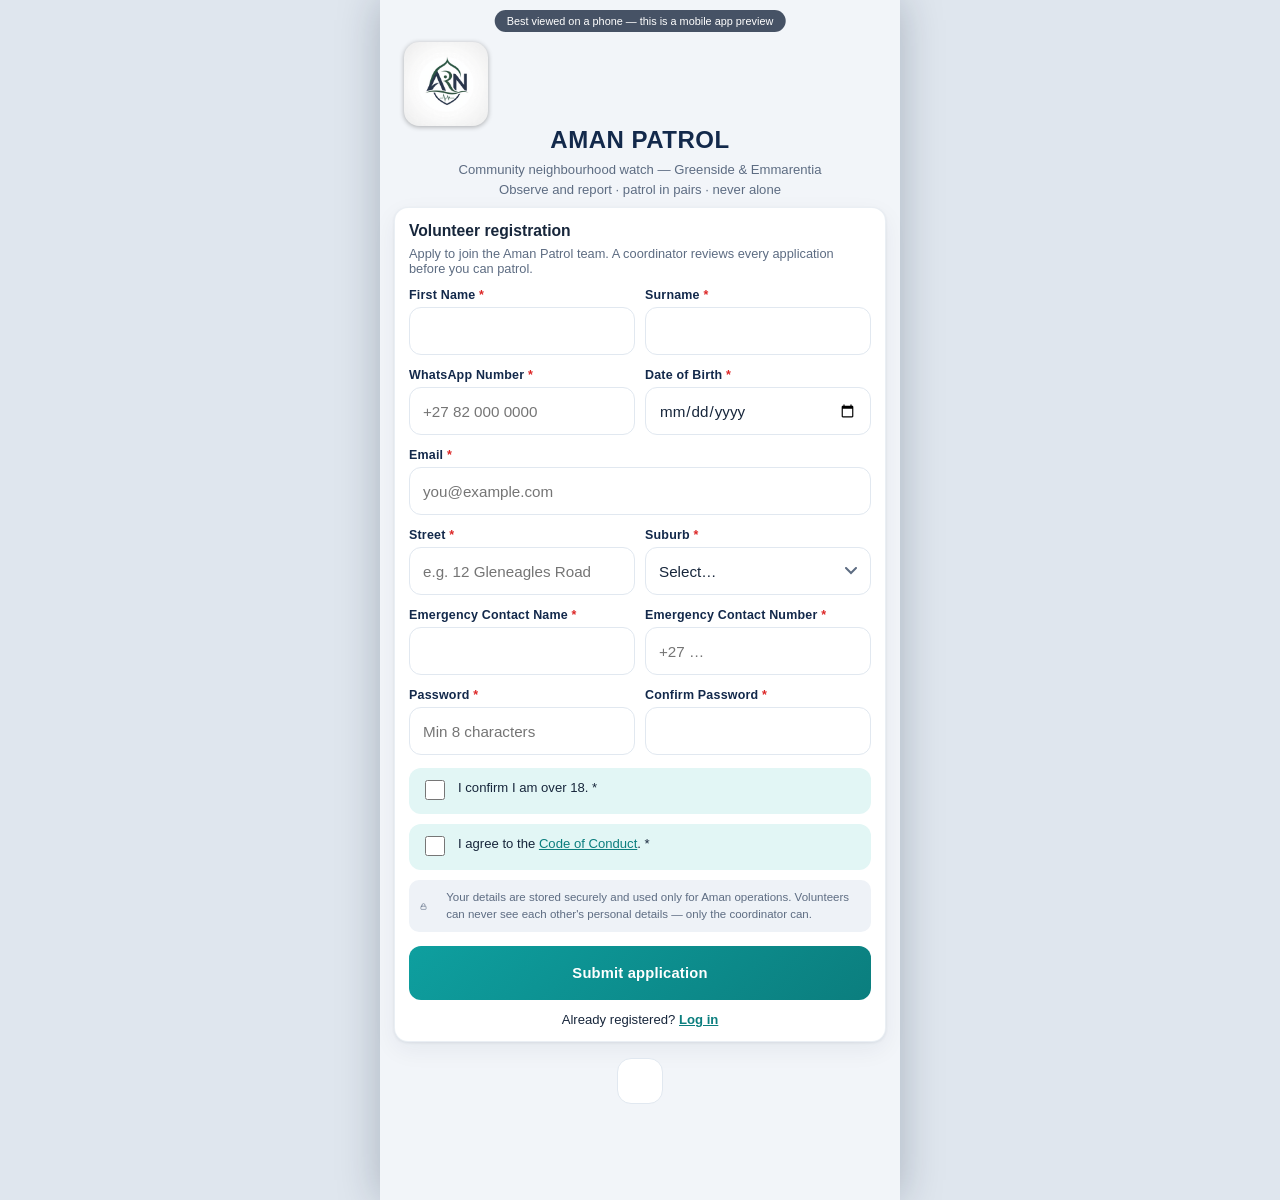
==== commit 8398bea0: "Connect the app to Supabase: live data layer, auth, roster, incidents, SOS, realtime - js/config.js:" ====
--- a/multi-file.html
+++ b/multi-file.html
@@ -52,12 +52,15 @@
     </div>
   </noscript>
   <script src="js/lib/leaflet.js"></script>
+  <script src="js/config.js"></script>
+  <script src="js/lib/supabase.js"></script>
   <script src="js/data.js"></script>
   <script src="js/store.js"></script>
   <script src="js/weather.js"></script>
   <script src="js/map.js"></script>
   <script src="js/incident.js"></script>
   <script src="js/admin.js"></script>
+  <script src="js/live-store.js"></script>
   <script src="js/app.js"></script>
 </body>
 </html>
--- a/css/styles.css
+++ b/css/styles.css
@@ -509,3 +509,32 @@
   background: var(--card); color: var(--navy); border: 1.5px solid var(--line);
   cursor: pointer; padding: 0;
 }
+
+/* ---------- patrol calendar ---------- */
+.cal-head { display: flex; align-items: center; justify-content: space-between; margin-bottom: 10px; }
+.cal-title { font-weight: 800; font-size: 0.95rem; letter-spacing: 0.2px; }
+.cal-nav {
+  width: 38px; height: 38px; border-radius: 10px; border: 1.5px solid var(--line);
+  background: var(--card); color: var(--navy); cursor: pointer; font: inherit;
+  display: flex; align-items: center; justify-content: center;
+}
+html[data-theme="dark"] .cal-nav { color: #cfe0f7; }
+.cal-grid { display: grid; grid-template-columns: repeat(7, 1fr); gap: 4px; }
+.cal-dow { text-align: center; font-size: 0.6rem; font-weight: 800; color: var(--muted); text-transform: uppercase; letter-spacing: 0.5px; padding: 3px 0 5px; }
+.cal-cell {
+  position: relative; height: 44px; border-radius: 10px; border: 1.5px solid var(--line);
+  background: var(--card); color: var(--text); font: inherit; font-size: 0.82rem; font-weight: 700;
+  cursor: pointer; display: flex; align-items: center; justify-content: center;
+}
+.cal-cell.off { visibility: hidden; }
+.cal-cell.today { border-color: var(--teal); color: var(--teal-dark); }
+html[data-theme="dark"] .cal-cell.today { color: #4fc9c9; }
+.cal-cell.selected { background: var(--navy); border-color: var(--navy); color: #fff; }
+html[data-theme="dark"] .cal-cell.selected { background: #25477e; border-color: #25477e; color: #fff; }
+.cal-dot { position: absolute; bottom: 5px; left: 50%; transform: translateX(-50%); width: 5px; height: 5px; border-radius: 50%; background: var(--ok); }
+.cal-dot.need { background: var(--warn); }
+
+/* ---------- SOS (hold to send) ---------- */
+.sos-btn { position: relative; overflow: hidden; cursor: pointer; user-select: none; -webkit-user-select: none; -webkit-touch-callout: none; }
+.sos-btn .sos-bar { position: absolute; left: 0; top: 0; bottom: 0; width: 0; background: rgba(220, 38, 38, 0.18); pointer-events: none; }
+.n-icon.sos-icon, html[data-theme="dark"] .n-icon.sos-icon { background: var(--danger) !important; color: #fff !important; }
